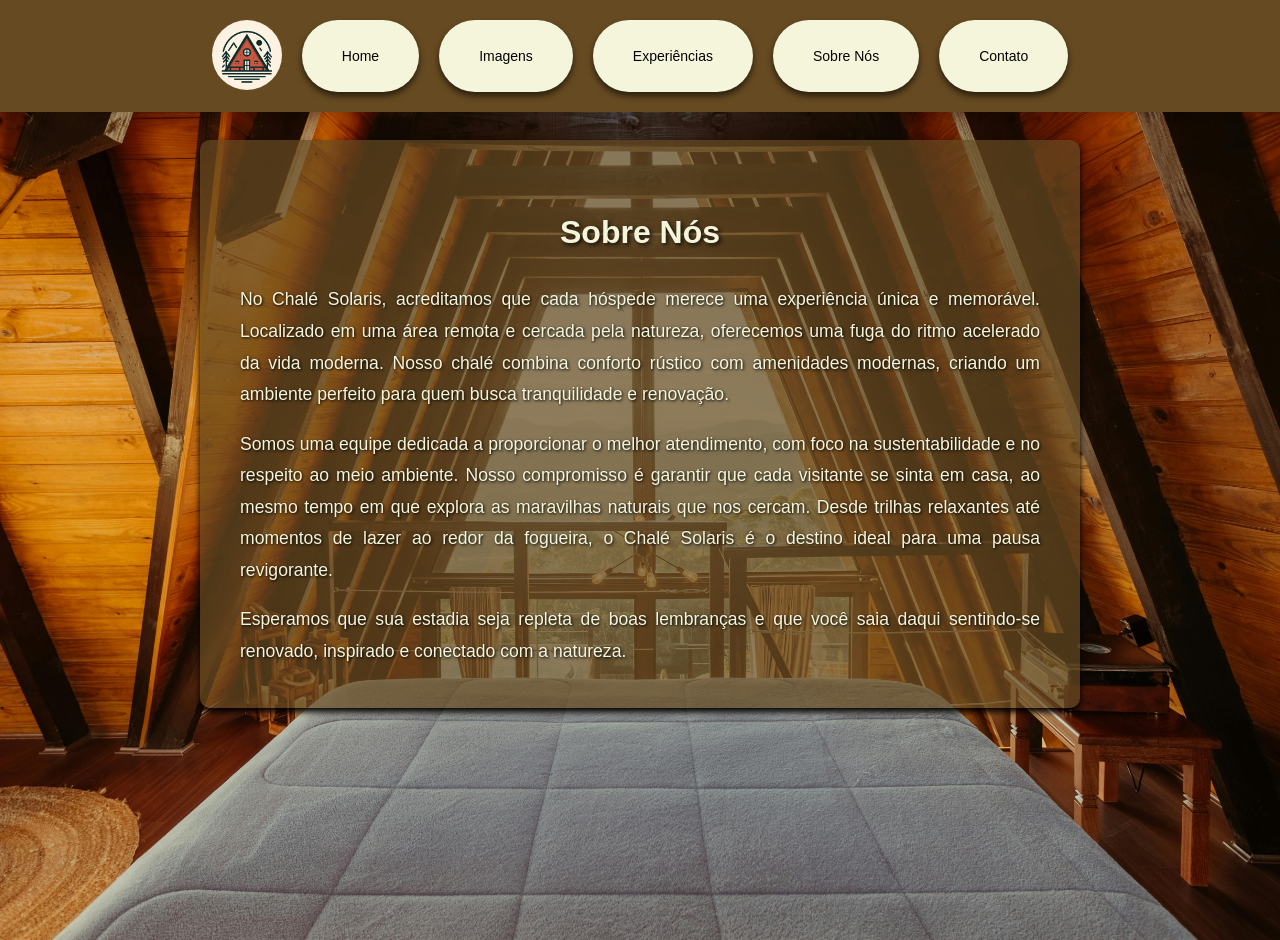
==== about.html @ 9b3072f8 "about pronto" ====
<!DOCTYPE html>
<html lang="pt-br">
<head>
    <meta charset="UTF-8">
    <meta name="viewport" content="width=device-width, initial-scale=1.0">
    <title>Hotel Reservation System</title>
    <style>
        body {
            font-family: 'Roboto', sans-serif;
            line-height: 1.6;
            color: #F5F5DC;
            margin: 0;
            padding: 0;
            background: url('img/num1.jpg') no-repeat center center;
            background-size: cover;
            display: flex;
            flex-direction: column;
            justify-content: flex-start;
            align-items: center;
            min-height: 100vh;
            padding: 20px;
        }

        .navbar {
            width: 100%;
            background-color: rgb(102, 74, 33);
            box-shadow: 0 4px 6px rgba(0, 0, 0, 0.1);
            display: flex;
            justify-content: center;
            align-items: center;
            padding: 20px 20px;
            margin: 0;
            position: fixed;
            top: 0;
            z-index: 1000;
            gap: 20px;
        }

        .logo {
            width: 70px;
            height: 70px;
            border-radius: 50%;
            object-fit: cover;
        }

        .navbar a {
            font-family: 'Roboto', sans-serif;
            font-size: 14px;
            color: #040404;
            background-color: #F5F5DC;
            box-shadow: 0 4px 6px rgba(0, 0, 0, 0.6);
            margin: 0;
            padding: 0;
            text-decoration: none;
            padding: 25px 40px;
            border-radius: 60px;
            justify-content: center;
            align-items: center;
        }

        .navbar a:hover {
            color: #F5F5DC;
            background-color: rgb(102, 74, 33);
            padding: 25px 40px;
            border-radius: 60px;
        }

        .menu-left {
            display: flex;
            justify-content: center;
            gap: 20px;
        }

        h1 {
            font-size: 2.5rem;
            margin-top: 0;
            text-shadow: 2px 2px 4px rgba(0, 0, 0, 90);
        }

        p {
            font-size: 1.2rem;
            margin-bottom: 40px;
            text-shadow: 1px 1px 3px rgba(0, 0, 0, 90);
        }

        a {
            font-size: 1.1rem;
            text-decoration: none;
            color: #000000;
            background-color: rgba(245, 245, 220);
            padding: 15px 20px;
            border-radius: 30px;
            box-shadow: 0 4px 6px rgba(0, 0, 0, 1);
            transition: background-color 0.3s ease, box-shadow 0.3s ease;
        }

        .about-section {
            background-color: rgba(102, 74, 33, 0.7);
            padding: 40px;
            box-shadow: 0 4px 6px rgba(0, 0, 0, 1);
            border-radius: 10px;
            margin-top: 120px;
            max-width: 800px;
            text-align: justify;
        }

        .about-section h2 {
            font-size: 2rem;
            text-shadow: 2px 2px 4px rgba(0, 0, 0, 0.8);
            text-align: center;
        }

        .about-section p {
            font-size: 1.1rem;
            margin-bottom: 0px;
            line-height: 1.8;
        }

        @media (max-width: 768px) {
            h1 {
                font-size: 2rem;
            }

            p {
                font-size: 1rem;
            }

            a {
                font-size: 1rem;
                padding: 10px 20px;
            }

            .cards {
                flex-direction: column;
                align-items: center;
            }
        }
    </style>
</head>
<body>
    <!-- Menu de navegação -->
    <div class="navbar">
        <div class="menu-left">
            <img src="img/logo.jpeg" alt="Logo" class="logo">
            <a href="index.html">Home</a>
            <a href="image.html">Imagens</a>
            <a href="experience.html">Experiências</a>
            <a href="about.html">Sobre Nós</a>
            <a href="#contato">Contato</a>
        </div>
    </div>

    <!-- Seção Sobre Nós -->
    <div id="sobre-nos" class="about-section">
        <h2>Sobre Nós</h2>
        <p>
            No Chalé Solaris, acreditamos que cada hóspede merece uma experiência única e memorável. Localizado em uma área remota e cercada pela natureza, oferecemos uma fuga do ritmo acelerado da vida moderna. Nosso chalé combina conforto rústico com amenidades modernas, criando um ambiente perfeito para quem busca tranquilidade e renovação.
        </p>
        <p>
            Somos uma equipe dedicada a proporcionar o melhor atendimento, com foco na sustentabilidade e no respeito ao meio ambiente. Nosso compromisso é garantir que cada visitante se sinta em casa, ao mesmo tempo em que explora as maravilhas naturais que nos cercam. Desde trilhas relaxantes até momentos de lazer ao redor da fogueira, o Chalé Solaris é o destino ideal para uma pausa revigorante.
        </p>
        <p>
            Esperamos que sua estadia seja repleta de boas lembranças e que você saia daqui sentindo-se renovado, inspirado e conectado com a natureza.
        </p>
    </div>
</body>
</html>
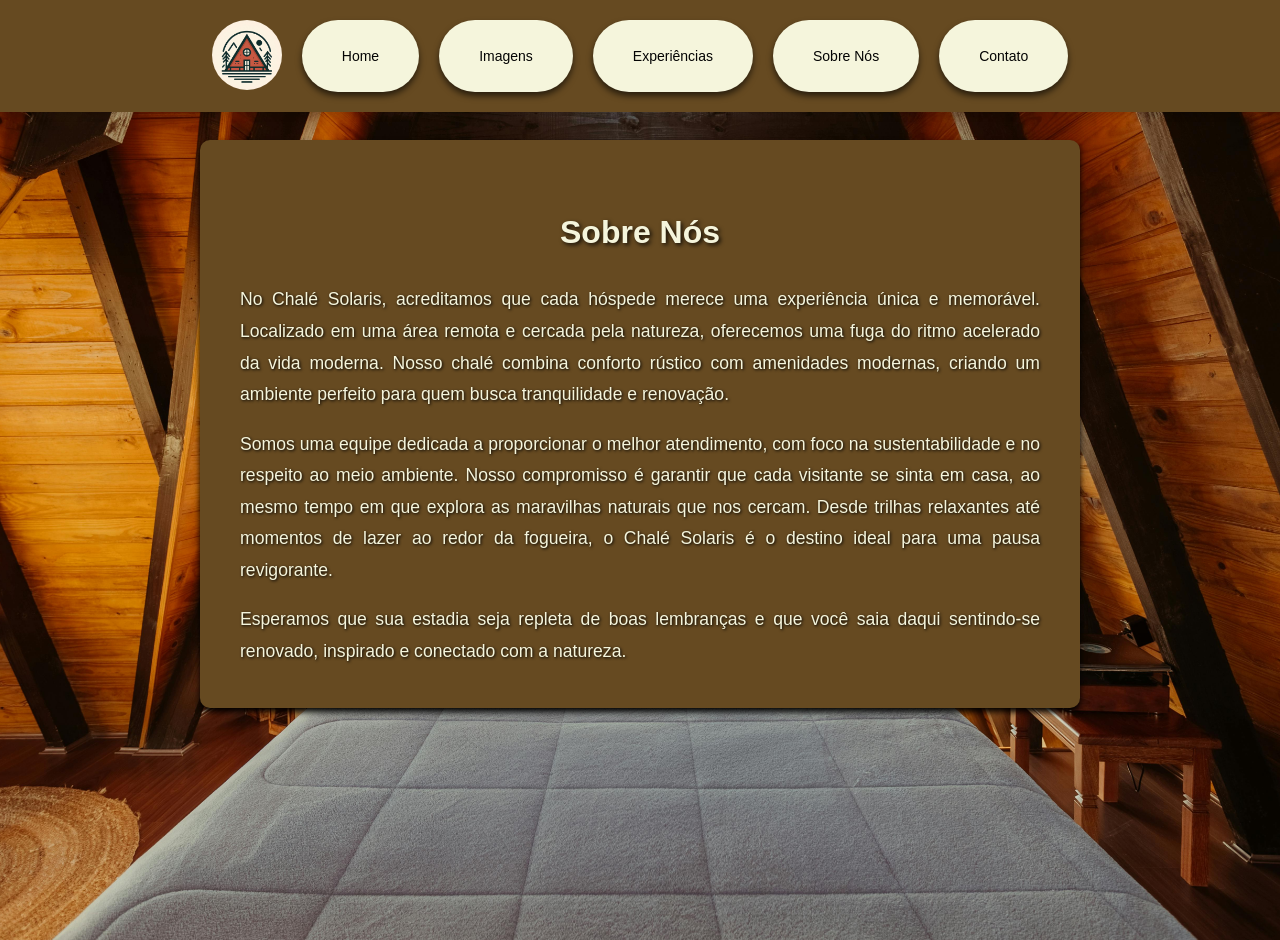
==== commit f947aadc: "Site Pronto" ====
--- a/about.html
+++ b/about.html
@@ -3,7 +3,7 @@
 <head>
     <meta charset="UTF-8">
     <meta name="viewport" content="width=device-width, initial-scale=1.0">
-    <title>Hotel Reservation System</title>
+    <title>Sobre - Chalé Solaris</title>
     <style>
         body {
             font-family: 'Roboto', sans-serif;
@@ -95,7 +95,7 @@
         }
 
         .about-section {
-            background-color: rgba(102, 74, 33, 0.7);
+            background-color: rgba(102, 74, 33);
             padding: 40px;
             box-shadow: 0 4px 6px rgba(0, 0, 0, 1);
             border-radius: 10px;
@@ -146,7 +146,7 @@
             <a href="image.html">Imagens</a>
             <a href="experience.html">Experiências</a>
             <a href="about.html">Sobre Nós</a>
-            <a href="#contato">Contato</a>
+            <a href="contact.html">Contato</a>
         </div>
     </div>
 
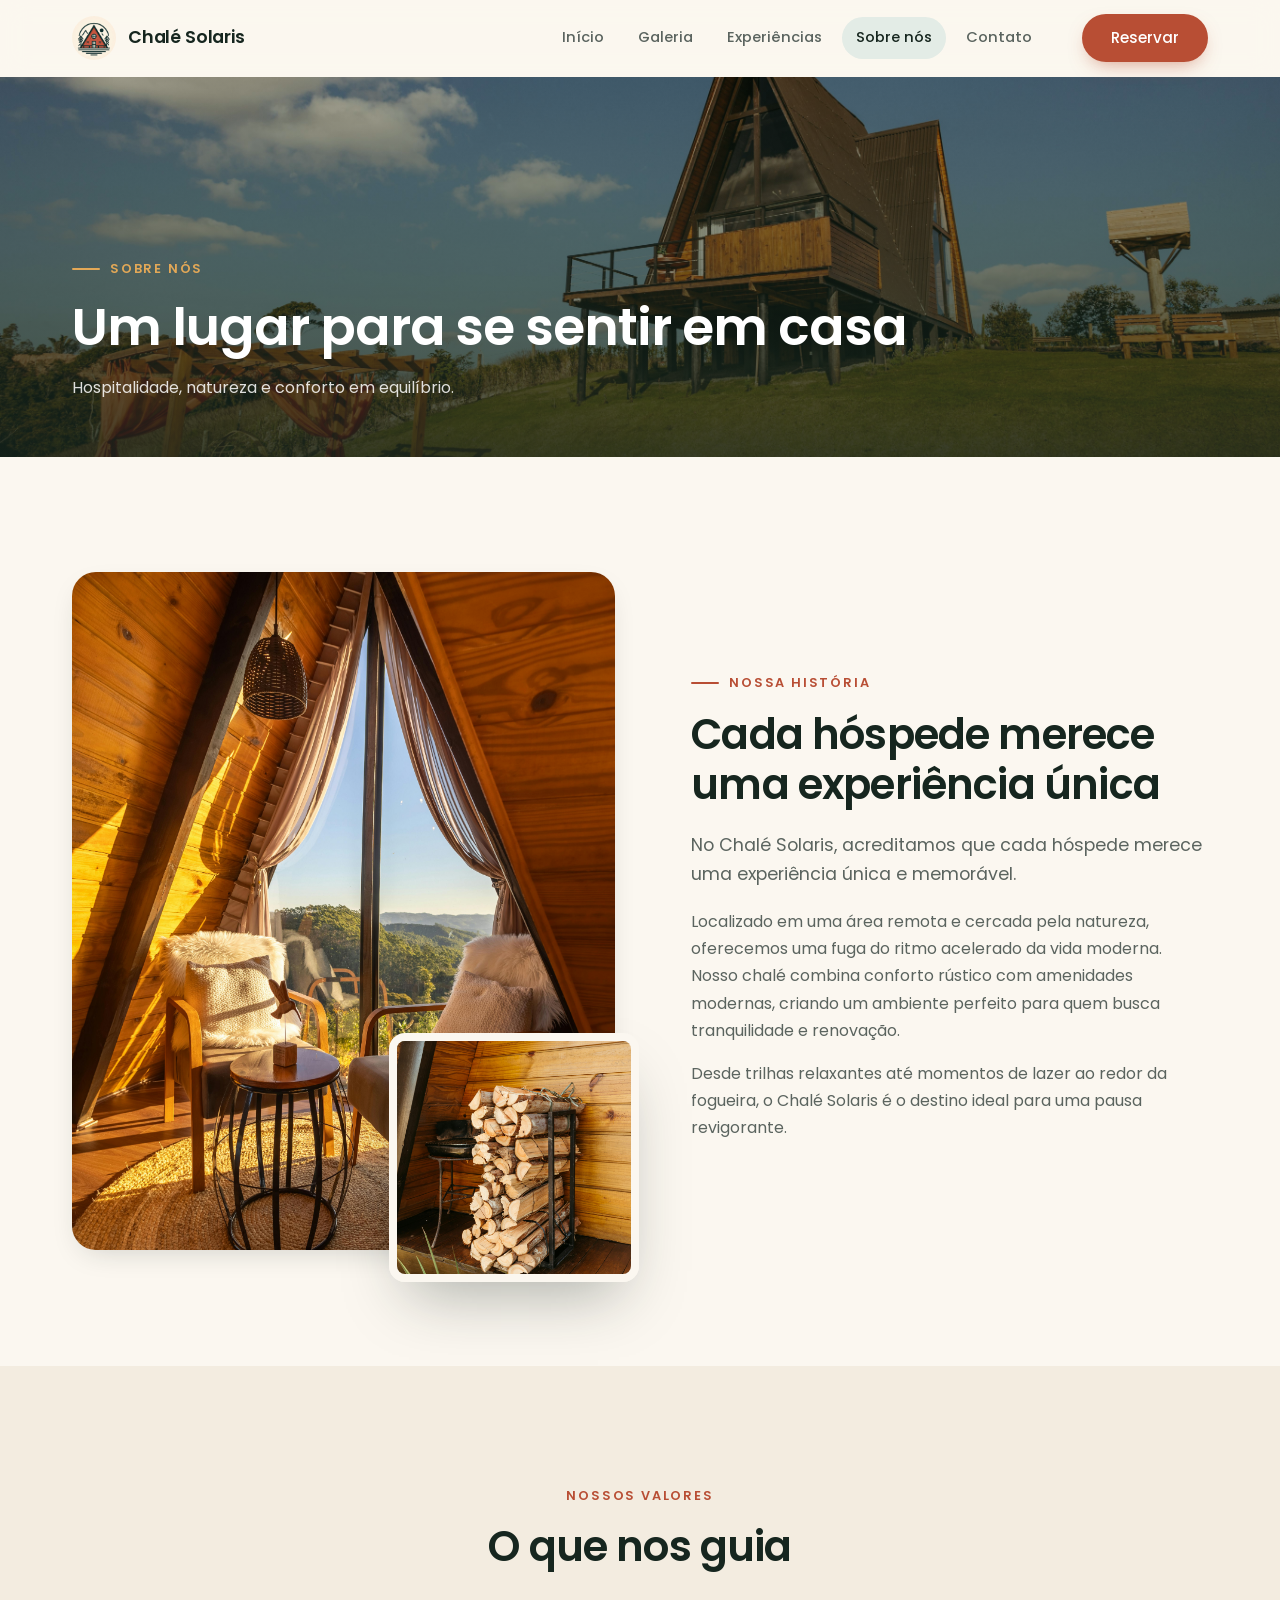
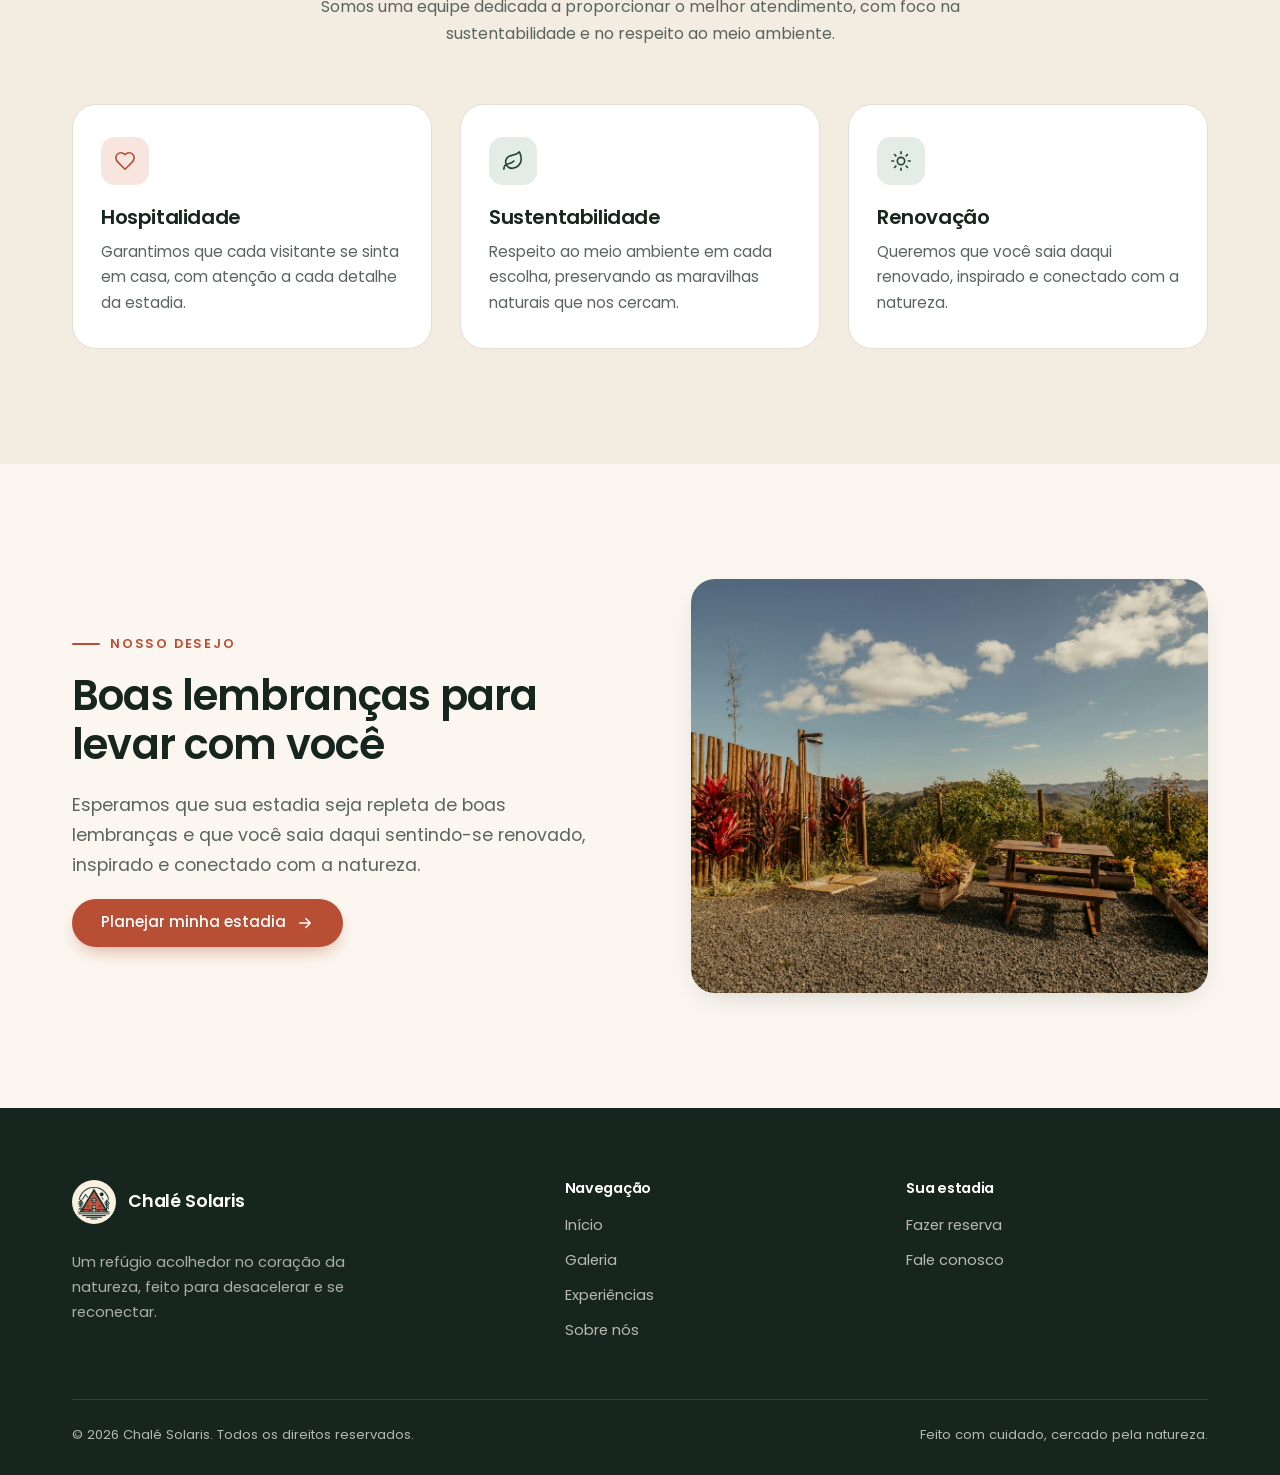
==== commit 26c423dd: "Versão local" ====
--- a/about.html
+++ b/about.html
@@ -1,167 +1,146 @@
 <!DOCTYPE html>
-<html lang="pt-br">
+<html lang="pt-BR" class="no-js">
 <head>
     <meta charset="UTF-8">
     <meta name="viewport" content="width=device-width, initial-scale=1.0">
-    <title>Sobre - Chalé Solaris</title>
-    <style>
-        body {
-            font-family: 'Roboto', sans-serif;
-            line-height: 1.6;
-            color: #F5F5DC;
-            margin: 0;
-            padding: 0;
-            background: url('img/num1.jpg') no-repeat center center;
-            background-size: cover;
-            display: flex;
-            flex-direction: column;
-            justify-content: flex-start;
-            align-items: center;
-            min-height: 100vh;
-            padding: 20px;
-        }
-
-        .navbar {
-            width: 100%;
-            background-color: rgb(102, 74, 33);
-            box-shadow: 0 4px 6px rgba(0, 0, 0, 0.1);
-            display: flex;
-            justify-content: center;
-            align-items: center;
-            padding: 20px 20px;
-            margin: 0;
-            position: fixed;
-            top: 0;
-            z-index: 1000;
-            gap: 20px;
-        }
-
-        .logo {
-            width: 70px;
-            height: 70px;
-            border-radius: 50%;
-            object-fit: cover;
-        }
-
-        .navbar a {
-            font-family: 'Roboto', sans-serif;
-            font-size: 14px;
-            color: #040404;
-            background-color: #F5F5DC;
-            box-shadow: 0 4px 6px rgba(0, 0, 0, 0.6);
-            margin: 0;
-            padding: 0;
-            text-decoration: none;
-            padding: 25px 40px;
-            border-radius: 60px;
-            justify-content: center;
-            align-items: center;
-        }
-
-        .navbar a:hover {
-            color: #F5F5DC;
-            background-color: rgb(102, 74, 33);
-            padding: 25px 40px;
-            border-radius: 60px;
-        }
-
-        .menu-left {
-            display: flex;
-            justify-content: center;
-            gap: 20px;
-        }
-
-        h1 {
-            font-size: 2.5rem;
-            margin-top: 0;
-            text-shadow: 2px 2px 4px rgba(0, 0, 0, 90);
-        }
-
-        p {
-            font-size: 1.2rem;
-            margin-bottom: 40px;
-            text-shadow: 1px 1px 3px rgba(0, 0, 0, 90);
-        }
-
-        a {
-            font-size: 1.1rem;
-            text-decoration: none;
-            color: #000000;
-            background-color: rgba(245, 245, 220);
-            padding: 15px 20px;
-            border-radius: 30px;
-            box-shadow: 0 4px 6px rgba(0, 0, 0, 1);
-            transition: background-color 0.3s ease, box-shadow 0.3s ease;
-        }
-
-        .about-section {
-            background-color: rgba(102, 74, 33);
-            padding: 40px;
-            box-shadow: 0 4px 6px rgba(0, 0, 0, 1);
-            border-radius: 10px;
-            margin-top: 120px;
-            max-width: 800px;
-            text-align: justify;
-        }
-
-        .about-section h2 {
-            font-size: 2rem;
-            text-shadow: 2px 2px 4px rgba(0, 0, 0, 0.8);
-            text-align: center;
-        }
-
-        .about-section p {
-            font-size: 1.1rem;
-            margin-bottom: 0px;
-            line-height: 1.8;
-        }
-
-        @media (max-width: 768px) {
-            h1 {
-                font-size: 2rem;
-            }
-
-            p {
-                font-size: 1rem;
-            }
-
-            a {
-                font-size: 1rem;
-                padding: 10px 20px;
-            }
-
-            .cards {
-                flex-direction: column;
-                align-items: center;
-            }
-        }
-    </style>
+    <title>Sobre nós — Chalé Solaris</title>
+    <meta name="description" content="Conheça o Chalé Solaris: hospitalidade, sustentabilidade e respeito à natureza em um refúgio rústico e confortável.">
+    <meta name="theme-color" content="#24443A">
+    <link rel="icon" href="img/logo.jpeg">
+    <link rel="preconnect" href="https://fonts.googleapis.com">
+    <link rel="preconnect" href="https://fonts.gstatic.com" crossorigin>
+    <link href="https://fonts.googleapis.com/css2?family=Poppins:wght@300;400;500;600;700&display=swap" rel="stylesheet">
+    <link rel="stylesheet" href="css/style.css">
+    <script src="js/main.js" defer></script>
 </head>
 <body>
-    <!-- Menu de navegação -->
-    <div class="navbar">
-        <div class="menu-left">
-            <img src="img/logo.jpeg" alt="Logo" class="logo">
-            <a href="index.html">Home</a>
-            <a href="image.html">Imagens</a>
-            <a href="experience.html">Experiências</a>
-            <a href="about.html">Sobre Nós</a>
-            <a href="contact.html">Contato</a>
+    <a class="skip-link" href="#main">Pular para o conteúdo</a>
+
+    <header class="site-header">
+        <div class="container header-inner">
+            <a href="index.html" class="brand" aria-label="Chalé Solaris — início">
+                <img src="img/logo.jpeg" alt="" width="44" height="44">
+                <span>Chalé Solaris</span>
+            </a>
+            <button class="nav-toggle" type="button" aria-expanded="false" aria-controls="site-nav" aria-label="Abrir menu">
+                <svg viewBox="0 0 24 24" fill="none" stroke="currentColor" stroke-width="2" stroke-linecap="round" aria-hidden="true"><path d="M4 7h16M4 12h16M4 17h16"/></svg>
+            </button>
+            <nav id="site-nav" class="nav" aria-label="Navegação principal">
+                <ul class="nav-list">
+                    <li><a href="index.html">Início</a></li>
+                    <li><a href="image.html">Galeria</a></li>
+                    <li><a href="experience.html">Experiências</a></li>
+                    <li><a href="about.html" aria-current="page">Sobre nós</a></li>
+                    <li><a href="contact.html">Contato</a></li>
+                </ul>
+                <a href="reservation.html" class="btn btn--primary">Reservar</a>
+            </nav>
         </div>
-    </div>
+    </header>
 
-    <!-- Seção Sobre Nós -->
-    <div id="sobre-nos" class="about-section">
-        <h2>Sobre Nós</h2>
-        <p>
-            No Chalé Solaris, acreditamos que cada hóspede merece uma experiência única e memorável. Localizado em uma área remota e cercada pela natureza, oferecemos uma fuga do ritmo acelerado da vida moderna. Nosso chalé combina conforto rústico com amenidades modernas, criando um ambiente perfeito para quem busca tranquilidade e renovação.
-        </p>
-        <p>
-            Somos uma equipe dedicada a proporcionar o melhor atendimento, com foco na sustentabilidade e no respeito ao meio ambiente. Nosso compromisso é garantir que cada visitante se sinta em casa, ao mesmo tempo em que explora as maravilhas naturais que nos cercam. Desde trilhas relaxantes até momentos de lazer ao redor da fogueira, o Chalé Solaris é o destino ideal para uma pausa revigorante.
-        </p>
-        <p>
-            Esperamos que sua estadia seja repleta de boas lembranças e que você saia daqui sentindo-se renovado, inspirado e conectado com a natureza.
-        </p>
-    </div>
+    <main id="main">
+        <section class="page-hero">
+            <div class="hero-media"><img src="img/num10.jpg" alt="Chalé em formato A sobre o gramado, com pergolado ao lado" fetchpriority="high"></div>
+            <div class="container">
+                <span class="eyebrow">Sobre nós</span>
+                <h1>Um lugar para se sentir em casa</h1>
+                <p>Hospitalidade, natureza e conforto em equilíbrio.</p>
+            </div>
+        </section>
+
+        <section class="section">
+            <div class="container split">
+                <div class="split-media reveal">
+                    <img src="img/num2.jpg" alt="Poltronas junto à janela triangular com vista para a mata" loading="lazy" decoding="async">
+                    <img class="float-img" src="img/num4.jpg" alt="Lenha empilhada no deck" loading="lazy" decoding="async">
+                </div>
+                <div class="reveal">
+                    <span class="eyebrow">Nossa história</span>
+                    <h2>Cada hóspede merece uma experiência única</h2>
+                    <p class="lead">No Chalé Solaris, acreditamos que cada hóspede merece uma experiência única e memorável.</p>
+                    <p>Localizado em uma área remota e cercada pela natureza, oferecemos uma fuga do ritmo acelerado da vida moderna. Nosso chalé combina conforto rústico com amenidades modernas, criando um ambiente perfeito para quem busca tranquilidade e renovação.</p>
+                    <p>Desde trilhas relaxantes até momentos de lazer ao redor da fogueira, o Chalé Solaris é o destino ideal para uma pausa revigorante.</p>
+                </div>
+            </div>
+        </section>
+
+        <section class="section section--sand">
+            <div class="container">
+                <div class="section-head section-head--center reveal">
+                    <span class="eyebrow">Nossos valores</span>
+                    <h2>O que nos guia</h2>
+                    <p>Somos uma equipe dedicada a proporcionar o melhor atendimento, com foco na sustentabilidade e no respeito ao meio ambiente.</p>
+                </div>
+                <div class="card-grid">
+                    <div class="value-card reveal">
+                        <span class="icon-badge icon-badge--warm"><svg viewBox="0 0 24 24" fill="none" stroke="currentColor" stroke-width="1.8" stroke-linecap="round" stroke-linejoin="round" aria-hidden="true"><path d="M19 14c1.49-1.46 3-3.21 3-5.5A5.5 5.5 0 0 0 16.5 3c-1.76 0-3 .5-4.5 2-1.5-1.5-2.74-2-4.5-2A5.5 5.5 0 0 0 2 8.5c0 2.3 1.5 4.05 3 5.5l7 7Z"/></svg></span>
+                        <h3>Hospitalidade</h3>
+                        <p>Garantimos que cada visitante se sinta em casa, com atenção a cada detalhe da estadia.</p>
+                    </div>
+                    <div class="value-card reveal">
+                        <span class="icon-badge"><svg viewBox="0 0 24 24" fill="none" stroke="currentColor" stroke-width="1.8" stroke-linecap="round" stroke-linejoin="round" aria-hidden="true"><path d="M11 20A7 7 0 0 1 9.8 6.1C15.5 5 17 4.48 19 2c1 2 2 4.18 2 8 0 5.5-4.78 10-10 10Z"/><path d="M2 21c0-3 1.85-5.36 5.08-6C9.5 14.52 12 13 13 12"/></svg></span>
+                        <h3>Sustentabilidade</h3>
+                        <p>Respeito ao meio ambiente em cada escolha, preservando as maravilhas naturais que nos cercam.</p>
+                    </div>
+                    <div class="value-card reveal">
+                        <span class="icon-badge"><svg viewBox="0 0 24 24" fill="none" stroke="currentColor" stroke-width="1.8" stroke-linecap="round" stroke-linejoin="round" aria-hidden="true"><circle cx="12" cy="12" r="4"/><path d="M12 2v2M12 20v2M4.93 4.93l1.41 1.41M17.66 17.66l1.41 1.41M2 12h2M20 12h2M6.34 17.66l-1.41 1.41M19.07 4.93l-1.41 1.41"/></svg></span>
+                        <h3>Renovação</h3>
+                        <p>Queremos que você saia daqui renovado, inspirado e conectado com a natureza.</p>
+                    </div>
+                </div>
+            </div>
+        </section>
+
+        <section class="section">
+            <div class="container split split--reverse">
+                <div class="split-media split-media--wide reveal">
+                    <img src="img/num12.jpg" alt="Área externa com mesa de madeira, plantas e vista para as montanhas" loading="lazy" decoding="async">
+                </div>
+                <div class="reveal">
+                    <span class="eyebrow">Nosso desejo</span>
+                    <h2>Boas lembranças para levar com você</h2>
+                    <p class="lead">Esperamos que sua estadia seja repleta de boas lembranças e que você saia daqui sentindo-se renovado, inspirado e conectado com a natureza.</p>
+                    <a href="reservation.html" class="btn btn--primary">
+                        Planejar minha estadia
+                        <svg viewBox="0 0 24 24" fill="none" stroke="currentColor" stroke-width="2" stroke-linecap="round" stroke-linejoin="round" aria-hidden="true"><path d="M5 12h14M13 6l6 6-6 6"/></svg>
+                    </a>
+                </div>
+            </div>
+        </section>
+    </main>
+
+    <footer class="site-footer">
+        <div class="container">
+            <div class="footer-grid">
+                <div>
+                    <a href="index.html" class="brand">
+                        <img src="img/logo.jpeg" alt="" width="44" height="44" loading="lazy">
+                        <span>Chalé Solaris</span>
+                    </a>
+                    <p>Um refúgio acolhedor no coração da natureza, feito para desacelerar e se reconectar.</p>
+                </div>
+                <div>
+                    <h4>Navegação</h4>
+                    <ul class="footer-links">
+                        <li><a href="index.html">Início</a></li>
+                        <li><a href="image.html">Galeria</a></li>
+                        <li><a href="experience.html">Experiências</a></li>
+                        <li><a href="about.html">Sobre nós</a></li>
+                    </ul>
+                </div>
+                <div>
+                    <h4>Sua estadia</h4>
+                    <ul class="footer-links">
+                        <li><a href="reservation.html">Fazer reserva</a></li>
+                        <li><a href="contact.html">Fale conosco</a></li>
+                    </ul>
+                </div>
+            </div>
+            <div class="footer-bottom">
+                <span>© <span data-year>2026</span> Chalé Solaris. Todos os direitos reservados.</span>
+                <span>Feito com cuidado, cercado pela natureza.</span>
+            </div>
+        </div>
+    </footer>
 </body>
 </html>
--- a/css/style.css
+++ b/css/style.css
@@ -0,0 +1,797 @@
+/* ==========================================================================
+   Chalé Solaris — Design System
+   --------------------------------------------------------------------------
+   Paleta derivada do logotipo e aplicada com base na psicologia das cores:
+   - Verde floresta  → natureza, calma, segurança e confiança (marca/estrutura)
+   - Terracota       → calor, acolhimento e energia para agir (CTAs/destaques)
+   - Creme / areia   → leveza, limpeza e conforto (fundos)
+   - Âmbar suave     → luz do sol, otimismo — referência ao nome "Solaris"
+   Regra 60-30-10: 60% neutros claros, 30% verde, 10% terracota.
+   ========================================================================== */
+
+:root {
+    /* Marca */
+    --green-900: #16261F;
+    --green-800: #1D3329;
+    --green-700: #24443A;
+    --green-600: #2F5A4C;
+    --green-100: #E3ECE6;
+    --terra-600: #B84E34;
+    --terra-700: #9C3F28;
+    --terra-100: #F8E6DE;
+    --amber: #E3A857;
+
+    /* Neutros */
+    --cream: #FBF7F0;
+    --sand: #F3ECE0;
+    --white: #FFFFFF;
+    --ink: #1F2723;
+    --muted: #5B645F;
+    --line: #E6DFD3;
+
+    /* Tipografia */
+    --font: 'Poppins', system-ui, -apple-system, 'Segoe UI', sans-serif;
+
+    /* Espaçamento, raio e sombra */
+    --container: 1200px;
+    --gutter: clamp(16px, 4vw, 32px);
+    --section: clamp(64px, 9vw, 120px);
+    --radius-sm: 10px;
+    --radius: 16px;
+    --radius-lg: 24px;
+    --shadow-sm: 0 1px 2px rgba(22, 38, 31, .06), 0 2px 8px rgba(22, 38, 31, .05);
+    --shadow: 0 10px 30px -12px rgba(22, 38, 31, .22);
+    --shadow-lg: 0 30px 60px -20px rgba(22, 38, 31, .35);
+    --ease: cubic-bezier(.22, .61, .36, 1);
+    --header-h: 76px;
+}
+
+/* ---------- Base ---------- */
+*, *::before, *::after { box-sizing: border-box; }
+
+html { scroll-behavior: smooth; -webkit-text-size-adjust: 100%; }
+
+body {
+    margin: 0;
+    font-family: var(--font);
+    font-size: 16px;
+    line-height: 1.7;
+    color: var(--ink);
+    background: var(--cream);
+    -webkit-font-smoothing: antialiased;
+}
+
+img { max-width: 100%; display: block; }
+
+a { color: inherit; text-decoration: none; }
+
+h1, h2, h3, h4 {
+    margin: 0 0 .5em;
+    line-height: 1.2;
+    font-weight: 600;
+    color: var(--green-900);
+    letter-spacing: -.02em;
+}
+
+h1 { font-size: clamp(2.25rem, 5.5vw, 4rem); }
+h2 { font-size: clamp(1.75rem, 3.6vw, 2.6rem); }
+h3 { font-size: 1.25rem; }
+
+p { margin: 0 0 1em; color: var(--muted); }
+
+::selection { background: var(--terra-100); color: var(--terra-700); }
+
+:focus-visible {
+    outline: 3px solid var(--amber);
+    outline-offset: 3px;
+    border-radius: 6px;
+}
+
+.container {
+    width: 100%;
+    max-width: var(--container);
+    margin: 0 auto;
+    padding: 0 var(--gutter);
+}
+
+.section { padding: var(--section) 0; }
+.section--sand { background: var(--sand); }
+.section--green { background: var(--green-800); color: var(--cream); }
+.section--green h2, .section--green h3 { color: var(--white); }
+.section--green p { color: rgba(251, 247, 240, .78); }
+
+.eyebrow {
+    display: inline-flex;
+    align-items: center;
+    gap: 10px;
+    font-size: .8rem;
+    font-weight: 600;
+    letter-spacing: .14em;
+    text-transform: uppercase;
+    color: var(--terra-600);
+    margin-bottom: 16px;
+}
+
+.eyebrow::before {
+    content: "";
+    width: 28px;
+    height: 2px;
+    background: currentColor;
+    border-radius: 2px;
+}
+
+.section-head { max-width: 640px; margin-bottom: clamp(36px, 5vw, 56px); }
+.section-head--center { text-align: center; margin-left: auto; margin-right: auto; }
+.section-head--center .eyebrow::before { display: none; }
+.lead { font-size: 1.1rem; }
+
+.skip-link {
+    position: absolute;
+    left: 16px;
+    top: -60px;
+    z-index: 2000;
+    padding: 10px 16px;
+    background: var(--green-700);
+    color: var(--white);
+    border-radius: var(--radius-sm);
+}
+.skip-link:focus { top: 16px; }
+
+/* ---------- Botões ---------- */
+.btn {
+    display: inline-flex;
+    align-items: center;
+    justify-content: center;
+    gap: 10px;
+    min-height: 48px;
+    padding: 12px 28px;
+    font-family: inherit;
+    font-size: .95rem;
+    font-weight: 500;
+    line-height: 1.2;
+    border: 1.5px solid transparent;
+    border-radius: 999px;
+    cursor: pointer;
+    transition: background-color .25s var(--ease), color .25s var(--ease),
+                border-color .25s var(--ease), transform .25s var(--ease), box-shadow .25s var(--ease);
+}
+
+.btn svg { width: 18px; height: 18px; transition: transform .25s var(--ease); }
+.btn:hover svg { transform: translateX(3px); }
+
+/* Terracota: cor quente que chama para a ação principal */
+.btn--primary { background: var(--terra-600); color: var(--white); box-shadow: 0 8px 20px -8px rgba(184, 78, 52, .6); }
+.btn--primary:hover { background: var(--terra-700); transform: translateY(-2px); }
+
+.btn--dark { background: var(--green-700); color: var(--white); }
+.btn--dark:hover { background: var(--green-800); transform: translateY(-2px); }
+
+.btn--ghost { border-color: rgba(255, 255, 255, .6); color: var(--white); }
+.btn--ghost:hover { background: var(--white); color: var(--green-900); }
+
+.btn--outline { border-color: var(--green-700); color: var(--green-700); }
+.btn--outline:hover { background: var(--green-700); color: var(--white); }
+
+.btn--block { width: 100%; }
+
+.link-arrow {
+    display: inline-flex;
+    align-items: center;
+    gap: 8px;
+    font-weight: 500;
+    color: var(--green-700);
+    border-bottom: 1.5px solid transparent;
+    transition: border-color .2s, gap .2s;
+}
+.link-arrow:hover { border-color: currentColor; gap: 12px; }
+
+/* ---------- Header ---------- */
+.site-header {
+    position: sticky;
+    top: 0;
+    z-index: 1000;
+    background: rgba(251, 247, 240, .88);
+    backdrop-filter: saturate(160%) blur(14px);
+    -webkit-backdrop-filter: saturate(160%) blur(14px);
+    border-bottom: 1px solid transparent;
+    transition: border-color .3s, box-shadow .3s;
+}
+
+.site-header.is-scrolled { border-color: var(--line); box-shadow: var(--shadow-sm); }
+
+.header-inner {
+    display: flex;
+    align-items: center;
+    justify-content: space-between;
+    gap: 24px;
+    height: var(--header-h);
+}
+
+.brand { display: inline-flex; align-items: center; gap: 12px; }
+.brand img { width: 44px; height: 44px; border-radius: 50%; object-fit: cover; }
+.brand span { font-weight: 600; font-size: 1.1rem; color: var(--green-900); letter-spacing: -.01em; }
+
+.nav { display: flex; align-items: center; gap: 36px; }
+
+.nav-list {
+    display: flex;
+    align-items: center;
+    gap: 6px;
+    list-style: none;
+    margin: 0;
+    padding: 0;
+}
+
+.nav-list a {
+    position: relative;
+    display: block;
+    padding: 8px 14px;
+    font-size: .92rem;
+    font-weight: 500;
+    color: var(--muted);
+    border-radius: 999px;
+    transition: color .2s, background-color .2s;
+}
+
+.nav-list a:hover { color: var(--green-900); background: var(--green-100); }
+.nav-list a[aria-current="page"] { color: var(--green-900); background: var(--green-100); }
+
+.nav-toggle {
+    display: none;
+    width: 44px;
+    height: 44px;
+    padding: 0;
+    border: 0;
+    border-radius: 50%;
+    background: transparent;
+    color: var(--green-900);
+    cursor: pointer;
+}
+.nav-toggle svg { width: 26px; height: 26px; margin: auto; }
+
+@media (max-width: 920px) {
+    .nav-toggle { display: grid; place-items: center; }
+
+    .nav {
+        position: fixed;
+        inset: var(--header-h) 0 auto 0;
+        flex-direction: column;
+        align-items: stretch;
+        gap: 16px;
+        padding: 20px var(--gutter) 28px;
+        background: var(--cream);
+        border-bottom: 1px solid var(--line);
+        box-shadow: var(--shadow);
+        opacity: 0;
+        visibility: hidden;
+        transform: translateY(-10px);
+        transition: opacity .25s var(--ease), transform .25s var(--ease), visibility .25s;
+    }
+
+    .nav.is-open { opacity: 1; visibility: visible; transform: none; }
+    .nav-list { flex-direction: column; align-items: stretch; gap: 4px; }
+    .nav-list a { padding: 12px 16px; font-size: 1rem; border-radius: var(--radius-sm); }
+}
+
+/* ---------- Hero ---------- */
+.hero {
+    position: relative;
+    height: calc(100vh - var(--header-h));
+    height: calc(100svh - var(--header-h));
+    min-height: 560px;
+    max-height: 880px;
+    display: flex;
+    align-items: flex-end;
+    color: var(--white);
+    overflow: hidden;
+}
+
+.hero-media { position: absolute; inset: 0; }
+.hero-media img { width: 100%; height: 100%; object-fit: cover; animation: heroZoom 18s var(--ease) both; }
+
+.hero::after {
+    content: "";
+    position: absolute;
+    inset: 0;
+    background:
+        linear-gradient(180deg, rgba(22, 38, 31, .15) 0%, rgba(22, 38, 31, .25) 40%, rgba(22, 38, 31, .85) 100%),
+        linear-gradient(90deg, rgba(22, 38, 31, .55) 0%, rgba(22, 38, 31, 0) 65%);
+}
+
+.hero-content {
+    position: relative;
+    z-index: 1;
+    padding-top: 80px;
+    padding-bottom: clamp(56px, 10vh, 112px);
+}
+
+.hero h1 { color: var(--white); max-width: 13ch; }
+.hero p { color: rgba(255, 255, 255, .86); font-size: clamp(1rem, 1.6vw, 1.15rem); max-width: 52ch; margin-bottom: 32px; }
+.hero .eyebrow { color: var(--amber); }
+.hero-actions { display: flex; flex-wrap: wrap; gap: 14px; }
+
+@keyframes heroZoom { from { transform: scale(1.08); } to { transform: scale(1); } }
+
+/* Cabeçalho de páginas internas */
+.page-hero {
+    position: relative;
+    min-height: 380px;
+    display: flex;
+    align-items: flex-end;
+    color: var(--white);
+    overflow: hidden;
+}
+.page-hero .hero-media img { animation: none; }
+.page-hero::after {
+    content: "";
+    position: absolute;
+    inset: 0;
+    background: linear-gradient(180deg, rgba(22, 38, 31, .2) 0%, rgba(22, 38, 31, .8) 100%);
+}
+.page-hero .container { position: relative; z-index: 1; padding-top: 64px; padding-bottom: 56px; }
+.page-hero h1 { color: var(--white); font-size: clamp(2rem, 4.5vw, 3.25rem); margin-bottom: .3em; }
+.page-hero p { color: rgba(255, 255, 255, .85); max-width: 56ch; margin: 0; }
+.page-hero .eyebrow { color: var(--amber); }
+
+/* ---------- Faixa de destaques ---------- */
+.highlights {
+    position: relative;
+    z-index: 2;
+    margin-top: -48px;
+}
+
+.highlights-grid {
+    display: grid;
+    grid-template-columns: repeat(4, 1fr);
+    background: var(--white);
+    border-radius: var(--radius-lg);
+    box-shadow: var(--shadow);
+    overflow: hidden;
+}
+
+.highlight {
+    display: flex;
+    align-items: center;
+    gap: 14px;
+    padding: 26px 24px;
+}
+.highlight + .highlight { border-left: 1px solid var(--line); }
+.highlight strong { display: block; font-weight: 600; font-size: .95rem; color: var(--green-900); line-height: 1.3; }
+.highlight span { font-size: .82rem; color: var(--muted); }
+
+.icon-badge {
+    flex: none;
+    display: grid;
+    place-items: center;
+    width: 48px;
+    height: 48px;
+    border-radius: 14px;
+    background: var(--green-100);
+    color: var(--green-700);
+}
+.icon-badge svg { width: 22px; height: 22px; }
+.icon-badge--warm { background: var(--terra-100); color: var(--terra-600); }
+
+@media (max-width: 900px) {
+    .highlights-grid { grid-template-columns: repeat(2, 1fr); }
+    .highlight:nth-child(3) { border-left: 0; }
+    .highlight:nth-child(n+3) { border-top: 1px solid var(--line); }
+}
+@media (max-width: 520px) {
+    .highlights-grid { grid-template-columns: 1fr; }
+    .highlight + .highlight { border-left: 0; border-top: 1px solid var(--line); }
+}
+
+/* ---------- Split (imagem + texto) ---------- */
+.split {
+    display: grid;
+    grid-template-columns: 1.05fr 1fr;
+    gap: clamp(36px, 6vw, 88px);
+    align-items: center;
+}
+.split--reverse .split-media { order: 2; }
+
+.split-media { position: relative; }
+.split-media img {
+    width: 100%;
+    aspect-ratio: 4 / 5;
+    object-fit: cover;
+    border-radius: var(--radius-lg);
+    box-shadow: var(--shadow);
+}
+.split-media--wide img { aspect-ratio: 5 / 4; }
+
+.split-media .float-img {
+    position: absolute;
+    right: -24px;
+    bottom: -32px;
+    width: 46%;
+    aspect-ratio: 1;
+    border: 8px solid var(--cream);
+    border-radius: var(--radius);
+    box-shadow: var(--shadow-lg);
+}
+
+.check-list { list-style: none; margin: 24px 0 32px; padding: 0; display: grid; gap: 14px; }
+.check-list li { display: flex; gap: 12px; align-items: flex-start; color: var(--ink); }
+.check-list svg { flex: none; width: 22px; height: 22px; margin-top: 2px; color: var(--green-600); }
+
+@media (max-width: 860px) {
+    .split { grid-template-columns: 1fr; }
+    .split--reverse .split-media { order: 0; }
+    .split-media img { aspect-ratio: 4 / 3; }
+    .split-media .float-img { display: none; }
+}
+
+/* ---------- Cards ---------- */
+.card-grid { display: grid; grid-template-columns: repeat(3, 1fr); gap: 28px; }
+@media (max-width: 900px) { .card-grid { grid-template-columns: 1fr 1fr; } }
+@media (max-width: 600px) { .card-grid { grid-template-columns: 1fr; } }
+
+.card {
+    display: flex;
+    flex-direction: column;
+    background: var(--white);
+    border-radius: var(--radius-lg);
+    overflow: hidden;
+    box-shadow: var(--shadow-sm);
+    transition: transform .35s var(--ease), box-shadow .35s var(--ease);
+}
+.card:hover { transform: translateY(-6px); box-shadow: var(--shadow); }
+
+.card-media { overflow: hidden; aspect-ratio: 4 / 3; }
+.card-media img { width: 100%; height: 100%; object-fit: cover; transition: transform .7s var(--ease); }
+.card:hover .card-media img { transform: scale(1.06); }
+
+.card-body { padding: 26px 26px 30px; }
+.card-body h3 { margin-bottom: .4em; }
+.card-body p { margin: 0; font-size: .95rem; }
+
+.value-card {
+    padding: 32px 28px;
+    background: var(--white);
+    border: 1px solid var(--line);
+    border-radius: var(--radius-lg);
+}
+.value-card .icon-badge { margin-bottom: 20px; }
+.value-card p { margin: 0; font-size: .95rem; }
+
+/* ---------- Linhas de experiência ---------- */
+.feature-rows { display: grid; gap: clamp(64px, 9vw, 112px); }
+.feature-index {
+    display: block;
+    font-size: .85rem;
+    font-weight: 600;
+    color: var(--terra-600);
+    letter-spacing: .1em;
+    margin-bottom: 12px;
+}
+.tag-list { display: flex; flex-wrap: wrap; gap: 8px; list-style: none; padding: 0; margin: 24px 0 0; }
+.tag-list li {
+    padding: 6px 14px;
+    font-size: .82rem;
+    font-weight: 500;
+    color: var(--green-700);
+    background: var(--green-100);
+    border-radius: 999px;
+}
+
+/* ---------- Galeria ---------- */
+.gallery {
+    columns: 3 280px;
+    column-gap: 18px;
+}
+
+.gallery-item {
+    position: relative;
+    display: block;
+    margin: 0 0 18px;
+    break-inside: avoid;
+    border-radius: var(--radius);
+    overflow: hidden;
+    background: var(--sand);
+    cursor: zoom-in;
+}
+
+.gallery-item img { width: 100%; height: auto; transition: transform .7s var(--ease), filter .4s; }
+.gallery-item::after {
+    content: "";
+    position: absolute;
+    inset: 0;
+    background: linear-gradient(180deg, transparent 55%, rgba(22, 38, 31, .45));
+    opacity: 0;
+    transition: opacity .35s;
+}
+.gallery-item:hover img { transform: scale(1.04); }
+.gallery-item:hover::after { opacity: 1; }
+
+.gallery-preview { display: grid; grid-template-columns: 2fr 1fr 1fr; grid-template-rows: 240px 240px; gap: 16px; }
+.gallery-preview a { border-radius: var(--radius); overflow: hidden; }
+.gallery-preview a:first-child { grid-row: span 2; }
+.gallery-preview img { width: 100%; height: 100%; object-fit: cover; transition: transform .7s var(--ease); }
+.gallery-preview a:hover img { transform: scale(1.05); }
+
+@media (max-width: 760px) {
+    .gallery-preview { grid-template-columns: 1fr 1fr; grid-template-rows: 260px 160px 160px; }
+    .gallery-preview a:first-child { grid-column: span 2; grid-row: auto; }
+}
+
+/* Lightbox */
+.lightbox {
+    position: fixed;
+    inset: 0;
+    z-index: 3000;
+    display: grid;
+    place-items: center;
+    padding: 64px 72px;
+    background: rgba(14, 24, 20, .94);
+    opacity: 0;
+    visibility: hidden;
+    transition: opacity .3s, visibility .3s;
+}
+.lightbox.is-open { opacity: 1; visibility: visible; }
+.lightbox img {
+    max-width: 100%;
+    max-height: calc(100vh - 128px);
+    border-radius: var(--radius-sm);
+    box-shadow: var(--shadow-lg);
+    object-fit: contain;
+}
+.lightbox-btn {
+    position: absolute;
+    display: grid;
+    place-items: center;
+    width: 48px;
+    height: 48px;
+    border: 0;
+    border-radius: 50%;
+    background: rgba(255, 255, 255, .1);
+    color: var(--white);
+    cursor: pointer;
+    transition: background-color .2s;
+}
+.lightbox-btn:hover { background: rgba(255, 255, 255, .22); }
+.lightbox-btn svg { width: 22px; height: 22px; }
+.lightbox-close { top: 16px; right: 16px; }
+.lightbox-prev { left: 16px; top: 50%; transform: translateY(-50%); }
+.lightbox-next { right: 16px; top: 50%; transform: translateY(-50%); }
+.lightbox-count { position: absolute; bottom: 20px; left: 50%; transform: translateX(-50%); color: rgba(255, 255, 255, .7); font-size: .85rem; }
+
+@media (max-width: 600px) {
+    .lightbox { padding: 72px 12px; }
+    .lightbox-prev, .lightbox-next { top: auto; bottom: 12px; transform: none; }
+}
+
+/* ---------- CTA ---------- */
+.cta {
+    position: relative;
+    overflow: hidden;
+    display: grid;
+    grid-template-columns: 1.4fr auto;
+    gap: 32px;
+    align-items: center;
+    padding: clamp(40px, 6vw, 72px);
+    border-radius: var(--radius-lg);
+    background: var(--green-800);
+    color: var(--white);
+}
+.cta::before {
+    content: "";
+    position: absolute;
+    right: -120px;
+    top: -120px;
+    width: 360px;
+    height: 360px;
+    border-radius: 50%;
+    background: radial-gradient(circle, rgba(227, 168, 87, .35), transparent 70%);
+}
+.cta h2 { color: var(--white); margin-bottom: .3em; }
+.cta p { color: rgba(255, 255, 255, .78); margin: 0; max-width: 52ch; }
+.cta > * { position: relative; }
+@media (max-width: 760px) { .cta { grid-template-columns: 1fr; } }
+
+/* ---------- Formulários ---------- */
+.form-card {
+    background: var(--white);
+    border: 1px solid var(--line);
+    border-radius: var(--radius-lg);
+    padding: clamp(24px, 4vw, 40px);
+    box-shadow: var(--shadow-sm);
+}
+
+.form-step + .form-step { margin-top: 36px; padding-top: 36px; border-top: 1px solid var(--line); }
+.form-step-title { float: left; width: 100%; padding: 0; font-weight: 600; color: var(--green-900); display: flex; align-items: center; gap: 12px; margin-bottom: 22px; font-size: 1.1rem; }
+.form-step-title .step-num {
+    display: grid;
+    place-items: center;
+    width: 30px;
+    height: 30px;
+    font-size: .85rem;
+    font-weight: 600;
+    color: var(--white);
+    background: var(--green-700);
+    border-radius: 50%;
+}
+
+fieldset { border: 0; margin: 0; padding: 0; min-width: 0; }
+.form-step > :not(legend) { clear: both; }
+
+.form-grid { display: grid; grid-template-columns: 1fr 1fr; gap: 18px 20px; }
+.form-grid .full { grid-column: 1 / -1; }
+@media (max-width: 600px) { .form-grid { grid-template-columns: 1fr; } }
+
+.field label, .field-label {
+    display: block;
+    margin-bottom: 8px;
+    font-size: .88rem;
+    font-weight: 500;
+    color: var(--ink);
+}
+.field .optional { font-weight: 400; color: var(--muted); }
+
+.input {
+    width: 100%;
+    min-height: 50px;
+    padding: 12px 16px;
+    font-family: inherit;
+    font-size: .95rem;
+    color: var(--ink);
+    background: var(--cream);
+    border: 1.5px solid var(--line);
+    border-radius: var(--radius-sm);
+    transition: border-color .2s, background-color .2s, box-shadow .2s;
+    appearance: none;
+    -webkit-appearance: none;
+}
+.input::placeholder { color: #9AA19C; }
+.input:hover { border-color: #CFC6B6; }
+.input:focus { outline: none; border-color: var(--green-600); background: var(--white); box-shadow: 0 0 0 4px rgba(47, 90, 76, .14); }
+textarea.input { min-height: 130px; resize: vertical; }
+
+select.input {
+    padding-right: 44px;
+    background-image: url("data:image/svg+xml,%3Csvg xmlns='http://www.w3.org/2000/svg' viewBox='0 0 24 24' fill='none' stroke='%235B645F' stroke-width='2' stroke-linecap='round' stroke-linejoin='round'%3E%3Cpath d='m6 9 6 6 6-6'/%3E%3C/svg%3E");
+    background-repeat: no-repeat;
+    background-position: right 14px center;
+    background-size: 18px;
+}
+
+.field-hint { margin: 6px 0 0; font-size: .8rem; color: var(--muted); }
+.field-error { margin: 6px 0 0; font-size: .8rem; color: var(--terra-700); }
+
+/* Opções em cartão (radio/checkbox) */
+.option-grid { display: grid; grid-template-columns: repeat(3, 1fr); gap: 14px; }
+.option-grid--4 { grid-template-columns: repeat(4, 1fr); }
+@media (max-width: 700px) { .option-grid, .option-grid--4 { grid-template-columns: 1fr 1fr; } }
+@media (max-width: 420px) { .option-grid, .option-grid--4 { grid-template-columns: 1fr; } }
+
+.option { position: relative; display: block; cursor: pointer; }
+.option input { position: absolute; opacity: 0; pointer-events: none; }
+.option-box {
+    display: flex;
+    flex-direction: column;
+    gap: 4px;
+    height: 100%;
+    padding: 18px;
+    border: 1.5px solid var(--line);
+    border-radius: var(--radius);
+    background: var(--cream);
+    transition: border-color .2s, background-color .2s, box-shadow .2s;
+}
+.option-box strong { font-weight: 600; font-size: .95rem; color: var(--green-900); }
+.option-box span { font-size: .8rem; color: var(--muted); line-height: 1.5; }
+.option-box svg { width: 22px; height: 22px; color: var(--green-600); margin-bottom: 6px; }
+.option:hover .option-box { border-color: #CFC6B6; }
+.option input:checked + .option-box {
+    border-color: var(--green-600);
+    background: var(--green-100);
+    box-shadow: inset 0 0 0 1px var(--green-600);
+}
+.option input:focus-visible + .option-box { outline: 3px solid var(--amber); outline-offset: 2px; }
+
+/* Layout de reserva */
+.booking { display: grid; grid-template-columns: 1fr 380px; gap: 32px; align-items: start; }
+.booking-aside { position: sticky; top: calc(var(--header-h) + 24px); }
+@media (max-width: 980px) {
+    .booking { grid-template-columns: 1fr; }
+    .booking-aside { position: static; }
+}
+
+.summary { background: var(--white); border: 1px solid var(--line); border-radius: var(--radius-lg); overflow: hidden; box-shadow: var(--shadow-sm); }
+.summary img { width: 100%; aspect-ratio: 16 / 10; object-fit: cover; }
+.summary-body { padding: 24px; }
+.summary-body h3 { margin-bottom: 16px; }
+.summary-list { list-style: none; margin: 0 0 20px; padding: 0; }
+.summary-list li { display: flex; justify-content: space-between; gap: 16px; padding: 10px 0; font-size: .9rem; border-bottom: 1px dashed var(--line); }
+.summary-list li span:first-child { color: var(--muted); }
+.summary-list li span:last-child { font-weight: 500; color: var(--ink); text-align: right; }
+
+.trust { display: flex; gap: 10px; align-items: flex-start; font-size: .82rem; color: var(--muted); margin: 16px 0 0; }
+.trust svg { flex: none; width: 18px; height: 18px; color: var(--green-600); margin-top: 2px; }
+
+/* Contato */
+.contact-grid { display: grid; grid-template-columns: 1fr 1.25fr; gap: clamp(32px, 5vw, 64px); align-items: start; }
+@media (max-width: 860px) { .contact-grid { grid-template-columns: 1fr; } }
+
+.info-list { list-style: none; margin: 32px 0 0; padding: 0; display: grid; gap: 20px; }
+.info-list li { display: flex; gap: 16px; align-items: flex-start; }
+.info-list strong { display: block; color: var(--green-900); font-weight: 600; }
+.info-list span { color: var(--muted); font-size: .92rem; }
+
+/* Confirmação */
+.confirm-wrap {
+    min-height: calc(100vh - var(--header-h));
+    display: grid;
+    place-items: center;
+    padding: 64px var(--gutter);
+    background:
+        linear-gradient(rgba(22, 38, 31, .55), rgba(22, 38, 31, .7)),
+        url('../img/num9.jpg') center / cover no-repeat;
+}
+.confirm-card {
+    width: 100%;
+    max-width: 540px;
+    padding: clamp(32px, 6vw, 56px);
+    text-align: center;
+    background: var(--white);
+    border-radius: var(--radius-lg);
+    box-shadow: var(--shadow-lg);
+}
+.confirm-icon {
+    display: grid;
+    place-items: center;
+    width: 76px;
+    height: 76px;
+    margin: 0 auto 24px;
+    border-radius: 50%;
+    background: var(--green-100);
+    color: var(--green-700);
+    animation: pop .6s var(--ease) both .15s;
+}
+.confirm-icon svg { width: 36px; height: 36px; }
+.confirm-card h1 { font-size: clamp(1.75rem, 4vw, 2.25rem); }
+.confirm-card .summary-list { text-align: left; margin: 28px 0 32px; }
+.confirm-actions { display: flex; flex-wrap: wrap; gap: 12px; justify-content: center; }
+@keyframes pop { from { transform: scale(.5); opacity: 0; } to { transform: scale(1); opacity: 1; } }
+
+/* ---------- Footer ---------- */
+.site-footer { background: var(--green-900); color: rgba(251, 247, 240, .7); padding: 72px 0 28px; font-size: .92rem; }
+.footer-grid { display: grid; grid-template-columns: 1.5fr 1fr 1fr; gap: 40px; }
+.site-footer .brand span { color: var(--white); }
+.site-footer p { color: rgba(251, 247, 240, .65); max-width: 36ch; margin-top: 18px; }
+.site-footer h4 { color: var(--white); font-size: .9rem; font-weight: 600; margin-bottom: 16px; }
+.footer-links { list-style: none; margin: 0; padding: 0; display: grid; gap: 10px; }
+.footer-links a { transition: color .2s; }
+.footer-links a:hover { color: var(--amber); }
+.footer-bottom {
+    margin-top: 56px;
+    padding-top: 24px;
+    border-top: 1px solid rgba(251, 247, 240, .12);
+    display: flex;
+    flex-wrap: wrap;
+    justify-content: space-between;
+    gap: 12px;
+    font-size: .82rem;
+}
+@media (max-width: 760px) { .footer-grid { grid-template-columns: 1fr 1fr; } .footer-grid > :first-child { grid-column: 1 / -1; } }
+
+/* ---------- Animações de entrada ---------- */
+.reveal { opacity: 0; transform: translateY(24px); transition: opacity .8s var(--ease), transform .8s var(--ease); }
+.reveal.is-visible { opacity: 1; transform: none; }
+.no-js .reveal { opacity: 1; transform: none; }
+
+@media (prefers-reduced-motion: reduce) {
+    *, *::before, *::after { animation-duration: .01ms !important; transition-duration: .01ms !important; scroll-behavior: auto !important; }
+    .reveal { opacity: 1; transform: none; }
+}
+
+/* ---------- Utilitários ---------- */
+.section--flush-top { padding-top: 0; }
+.section-actions { margin-top: 40px; }
+.section-actions--center { text-align: center; }
+.form-submit { margin-top: 36px; }
+.hide-desktop { display: none; }
+@media (max-width: 980px) {
+    .hide-desktop { display: block; }
+    .hide-mobile { display: none; }
+}
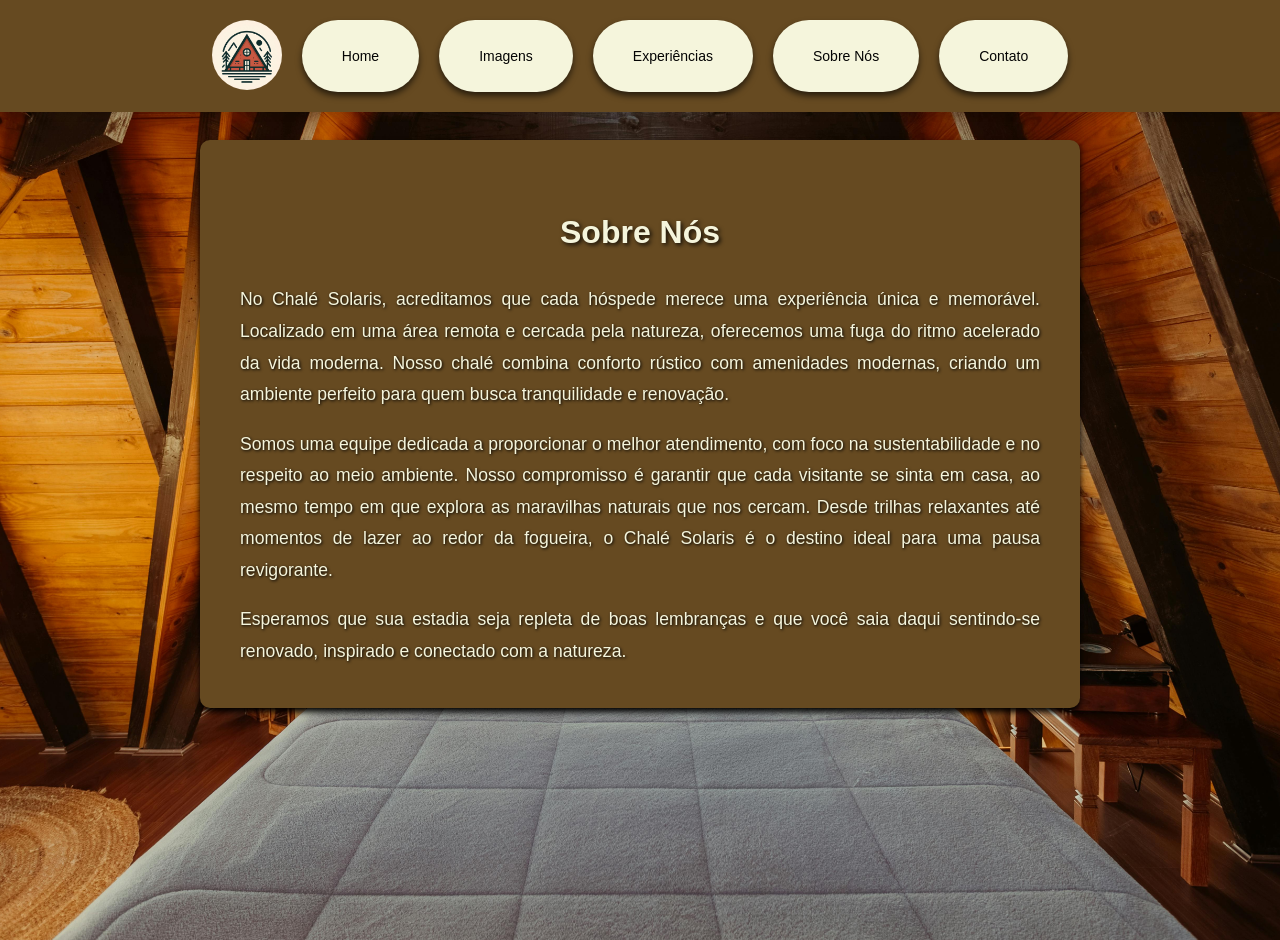
==== commit ee15d18d: "Junta versão local com a do GitHub" ====
--- a/about.html
+++ b/about.html
@@ -1,146 +1,167 @@
 <!DOCTYPE html>
-<html lang="pt-BR" class="no-js">
+<html lang="pt-br">
 <head>
     <meta charset="UTF-8">
     <meta name="viewport" content="width=device-width, initial-scale=1.0">
-    <title>Sobre nós — Chalé Solaris</title>
-    <meta name="description" content="Conheça o Chalé Solaris: hospitalidade, sustentabilidade e respeito à natureza em um refúgio rústico e confortável.">
-    <meta name="theme-color" content="#24443A">
-    <link rel="icon" href="img/logo.jpeg">
-    <link rel="preconnect" href="https://fonts.googleapis.com">
-    <link rel="preconnect" href="https://fonts.gstatic.com" crossorigin>
-    <link href="https://fonts.googleapis.com/css2?family=Poppins:wght@300;400;500;600;700&display=swap" rel="stylesheet">
-    <link rel="stylesheet" href="css/style.css">
-    <script src="js/main.js" defer></script>
+    <title>Sobre - Chalé Solaris</title>
+    <style>
+        body {
+            font-family: 'Roboto', sans-serif;
+            line-height: 1.6;
+            color: #F5F5DC;
+            margin: 0;
+            padding: 0;
+            background: url('img/num1.jpg') no-repeat center center;
+            background-size: cover;
+            display: flex;
+            flex-direction: column;
+            justify-content: flex-start;
+            align-items: center;
+            min-height: 100vh;
+            padding: 20px;
+        }
+
+        .navbar {
+            width: 100%;
+            background-color: rgb(102, 74, 33);
+            box-shadow: 0 4px 6px rgba(0, 0, 0, 0.1);
+            display: flex;
+            justify-content: center;
+            align-items: center;
+            padding: 20px 20px;
+            margin: 0;
+            position: fixed;
+            top: 0;
+            z-index: 1000;
+            gap: 20px;
+        }
+
+        .logo {
+            width: 70px;
+            height: 70px;
+            border-radius: 50%;
+            object-fit: cover;
+        }
+
+        .navbar a {
+            font-family: 'Roboto', sans-serif;
+            font-size: 14px;
+            color: #040404;
+            background-color: #F5F5DC;
+            box-shadow: 0 4px 6px rgba(0, 0, 0, 0.6);
+            margin: 0;
+            padding: 0;
+            text-decoration: none;
+            padding: 25px 40px;
+            border-radius: 60px;
+            justify-content: center;
+            align-items: center;
+        }
+
+        .navbar a:hover {
+            color: #F5F5DC;
+            background-color: rgb(102, 74, 33);
+            padding: 25px 40px;
+            border-radius: 60px;
+        }
+
+        .menu-left {
+            display: flex;
+            justify-content: center;
+            gap: 20px;
+        }
+
+        h1 {
+            font-size: 2.5rem;
+            margin-top: 0;
+            text-shadow: 2px 2px 4px rgba(0, 0, 0, 90);
+        }
+
+        p {
+            font-size: 1.2rem;
+            margin-bottom: 40px;
+            text-shadow: 1px 1px 3px rgba(0, 0, 0, 90);
+        }
+
+        a {
+            font-size: 1.1rem;
+            text-decoration: none;
+            color: #000000;
+            background-color: rgba(245, 245, 220);
+            padding: 15px 20px;
+            border-radius: 30px;
+            box-shadow: 0 4px 6px rgba(0, 0, 0, 1);
+            transition: background-color 0.3s ease, box-shadow 0.3s ease;
+        }
+
+        .about-section {
+            background-color: rgba(102, 74, 33);
+            padding: 40px;
+            box-shadow: 0 4px 6px rgba(0, 0, 0, 1);
+            border-radius: 10px;
+            margin-top: 120px;
+            max-width: 800px;
+            text-align: justify;
+        }
+
+        .about-section h2 {
+            font-size: 2rem;
+            text-shadow: 2px 2px 4px rgba(0, 0, 0, 0.8);
+            text-align: center;
+        }
+
+        .about-section p {
+            font-size: 1.1rem;
+            margin-bottom: 0px;
+            line-height: 1.8;
+        }
+
+        @media (max-width: 768px) {
+            h1 {
+                font-size: 2rem;
+            }
+
+            p {
+                font-size: 1rem;
+            }
+
+            a {
+                font-size: 1rem;
+                padding: 10px 20px;
+            }
+
+            .cards {
+                flex-direction: column;
+                align-items: center;
+            }
+        }
+    </style>
 </head>
 <body>
-    <a class="skip-link" href="#main">Pular para o conteúdo</a>
+    <!-- Menu de navegação -->
+    <div class="navbar">
+        <div class="menu-left">
+            <img src="img/logo.jpeg" alt="Logo" class="logo">
+            <a href="index.html">Home</a>
+            <a href="image.html">Imagens</a>
+            <a href="experience.html">Experiências</a>
+            <a href="about.html">Sobre Nós</a>
+            <a href="contact.html">Contato</a>
+        </div>
+    </div>
 
-    <header class="site-header">
-        <div class="container header-inner">
-            <a href="index.html" class="brand" aria-label="Chalé Solaris — início">
-                <img src="img/logo.jpeg" alt="" width="44" height="44">
-                <span>Chalé Solaris</span>
-            </a>
-            <button class="nav-toggle" type="button" aria-expanded="false" aria-controls="site-nav" aria-label="Abrir menu">
-                <svg viewBox="0 0 24 24" fill="none" stroke="currentColor" stroke-width="2" stroke-linecap="round" aria-hidden="true"><path d="M4 7h16M4 12h16M4 17h16"/></svg>
-            </button>
-            <nav id="site-nav" class="nav" aria-label="Navegação principal">
-                <ul class="nav-list">
-                    <li><a href="index.html">Início</a></li>
-                    <li><a href="image.html">Galeria</a></li>
-                    <li><a href="experience.html">Experiências</a></li>
-                    <li><a href="about.html" aria-current="page">Sobre nós</a></li>
-                    <li><a href="contact.html">Contato</a></li>
-                </ul>
-                <a href="reservation.html" class="btn btn--primary">Reservar</a>
-            </nav>
-        </div>
-    </header>
-
-    <main id="main">
-        <section class="page-hero">
-            <div class="hero-media"><img src="img/num10.jpg" alt="Chalé em formato A sobre o gramado, com pergolado ao lado" fetchpriority="high"></div>
-            <div class="container">
-                <span class="eyebrow">Sobre nós</span>
-                <h1>Um lugar para se sentir em casa</h1>
-                <p>Hospitalidade, natureza e conforto em equilíbrio.</p>
-            </div>
-        </section>
-
-        <section class="section">
-            <div class="container split">
-                <div class="split-media reveal">
-                    <img src="img/num2.jpg" alt="Poltronas junto à janela triangular com vista para a mata" loading="lazy" decoding="async">
-                    <img class="float-img" src="img/num4.jpg" alt="Lenha empilhada no deck" loading="lazy" decoding="async">
-                </div>
-                <div class="reveal">
-                    <span class="eyebrow">Nossa história</span>
-                    <h2>Cada hóspede merece uma experiência única</h2>
-                    <p class="lead">No Chalé Solaris, acreditamos que cada hóspede merece uma experiência única e memorável.</p>
-                    <p>Localizado em uma área remota e cercada pela natureza, oferecemos uma fuga do ritmo acelerado da vida moderna. Nosso chalé combina conforto rústico com amenidades modernas, criando um ambiente perfeito para quem busca tranquilidade e renovação.</p>
-                    <p>Desde trilhas relaxantes até momentos de lazer ao redor da fogueira, o Chalé Solaris é o destino ideal para uma pausa revigorante.</p>
-                </div>
-            </div>
-        </section>
-
-        <section class="section section--sand">
-            <div class="container">
-                <div class="section-head section-head--center reveal">
-                    <span class="eyebrow">Nossos valores</span>
-                    <h2>O que nos guia</h2>
-                    <p>Somos uma equipe dedicada a proporcionar o melhor atendimento, com foco na sustentabilidade e no respeito ao meio ambiente.</p>
-                </div>
-                <div class="card-grid">
-                    <div class="value-card reveal">
-                        <span class="icon-badge icon-badge--warm"><svg viewBox="0 0 24 24" fill="none" stroke="currentColor" stroke-width="1.8" stroke-linecap="round" stroke-linejoin="round" aria-hidden="true"><path d="M19 14c1.49-1.46 3-3.21 3-5.5A5.5 5.5 0 0 0 16.5 3c-1.76 0-3 .5-4.5 2-1.5-1.5-2.74-2-4.5-2A5.5 5.5 0 0 0 2 8.5c0 2.3 1.5 4.05 3 5.5l7 7Z"/></svg></span>
-                        <h3>Hospitalidade</h3>
-                        <p>Garantimos que cada visitante se sinta em casa, com atenção a cada detalhe da estadia.</p>
-                    </div>
-                    <div class="value-card reveal">
-                        <span class="icon-badge"><svg viewBox="0 0 24 24" fill="none" stroke="currentColor" stroke-width="1.8" stroke-linecap="round" stroke-linejoin="round" aria-hidden="true"><path d="M11 20A7 7 0 0 1 9.8 6.1C15.5 5 17 4.48 19 2c1 2 2 4.18 2 8 0 5.5-4.78 10-10 10Z"/><path d="M2 21c0-3 1.85-5.36 5.08-6C9.5 14.52 12 13 13 12"/></svg></span>
-                        <h3>Sustentabilidade</h3>
-                        <p>Respeito ao meio ambiente em cada escolha, preservando as maravilhas naturais que nos cercam.</p>
-                    </div>
-                    <div class="value-card reveal">
-                        <span class="icon-badge"><svg viewBox="0 0 24 24" fill="none" stroke="currentColor" stroke-width="1.8" stroke-linecap="round" stroke-linejoin="round" aria-hidden="true"><circle cx="12" cy="12" r="4"/><path d="M12 2v2M12 20v2M4.93 4.93l1.41 1.41M17.66 17.66l1.41 1.41M2 12h2M20 12h2M6.34 17.66l-1.41 1.41M19.07 4.93l-1.41 1.41"/></svg></span>
-                        <h3>Renovação</h3>
-                        <p>Queremos que você saia daqui renovado, inspirado e conectado com a natureza.</p>
-                    </div>
-                </div>
-            </div>
-        </section>
-
-        <section class="section">
-            <div class="container split split--reverse">
-                <div class="split-media split-media--wide reveal">
-                    <img src="img/num12.jpg" alt="Área externa com mesa de madeira, plantas e vista para as montanhas" loading="lazy" decoding="async">
-                </div>
-                <div class="reveal">
-                    <span class="eyebrow">Nosso desejo</span>
-                    <h2>Boas lembranças para levar com você</h2>
-                    <p class="lead">Esperamos que sua estadia seja repleta de boas lembranças e que você saia daqui sentindo-se renovado, inspirado e conectado com a natureza.</p>
-                    <a href="reservation.html" class="btn btn--primary">
-                        Planejar minha estadia
-                        <svg viewBox="0 0 24 24" fill="none" stroke="currentColor" stroke-width="2" stroke-linecap="round" stroke-linejoin="round" aria-hidden="true"><path d="M5 12h14M13 6l6 6-6 6"/></svg>
-                    </a>
-                </div>
-            </div>
-        </section>
-    </main>
-
-    <footer class="site-footer">
-        <div class="container">
-            <div class="footer-grid">
-                <div>
-                    <a href="index.html" class="brand">
-                        <img src="img/logo.jpeg" alt="" width="44" height="44" loading="lazy">
-                        <span>Chalé Solaris</span>
-                    </a>
-                    <p>Um refúgio acolhedor no coração da natureza, feito para desacelerar e se reconectar.</p>
-                </div>
-                <div>
-                    <h4>Navegação</h4>
-                    <ul class="footer-links">
-                        <li><a href="index.html">Início</a></li>
-                        <li><a href="image.html">Galeria</a></li>
-                        <li><a href="experience.html">Experiências</a></li>
-                        <li><a href="about.html">Sobre nós</a></li>
-                    </ul>
-                </div>
-                <div>
-                    <h4>Sua estadia</h4>
-                    <ul class="footer-links">
-                        <li><a href="reservation.html">Fazer reserva</a></li>
-                        <li><a href="contact.html">Fale conosco</a></li>
-                    </ul>
-                </div>
-            </div>
-            <div class="footer-bottom">
-                <span>© <span data-year>2026</span> Chalé Solaris. Todos os direitos reservados.</span>
-                <span>Feito com cuidado, cercado pela natureza.</span>
-            </div>
-        </div>
-    </footer>
+    <!-- Seção Sobre Nós -->
+    <div id="sobre-nos" class="about-section">
+        <h2>Sobre Nós</h2>
+        <p>
+            No Chalé Solaris, acreditamos que cada hóspede merece uma experiência única e memorável. Localizado em uma área remota e cercada pela natureza, oferecemos uma fuga do ritmo acelerado da vida moderna. Nosso chalé combina conforto rústico com amenidades modernas, criando um ambiente perfeito para quem busca tranquilidade e renovação.
+        </p>
+        <p>
+            Somos uma equipe dedicada a proporcionar o melhor atendimento, com foco na sustentabilidade e no respeito ao meio ambiente. Nosso compromisso é garantir que cada visitante se sinta em casa, ao mesmo tempo em que explora as maravilhas naturais que nos cercam. Desde trilhas relaxantes até momentos de lazer ao redor da fogueira, o Chalé Solaris é o destino ideal para uma pausa revigorante.
+        </p>
+        <p>
+            Esperamos que sua estadia seja repleta de boas lembranças e que você saia daqui sentindo-se renovado, inspirado e conectado com a natureza.
+        </p>
+    </div>
 </body>
 </html>
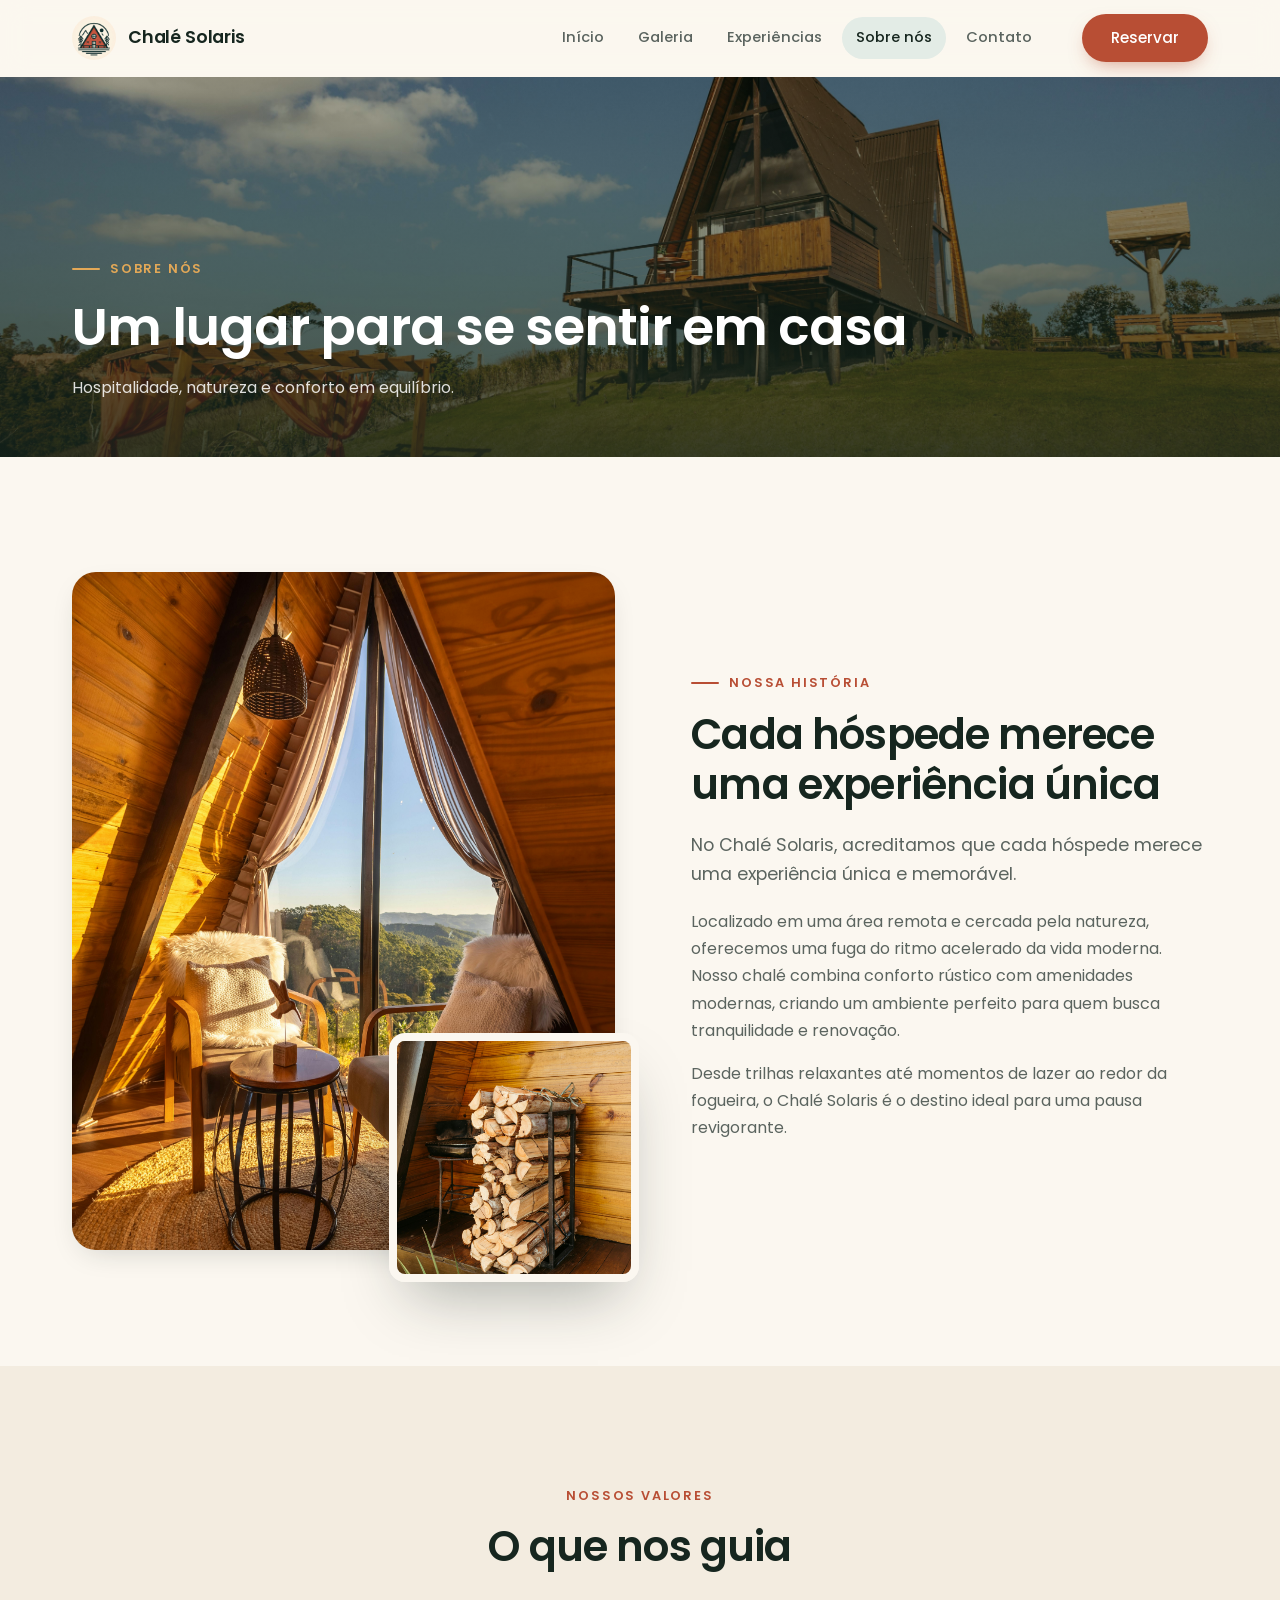
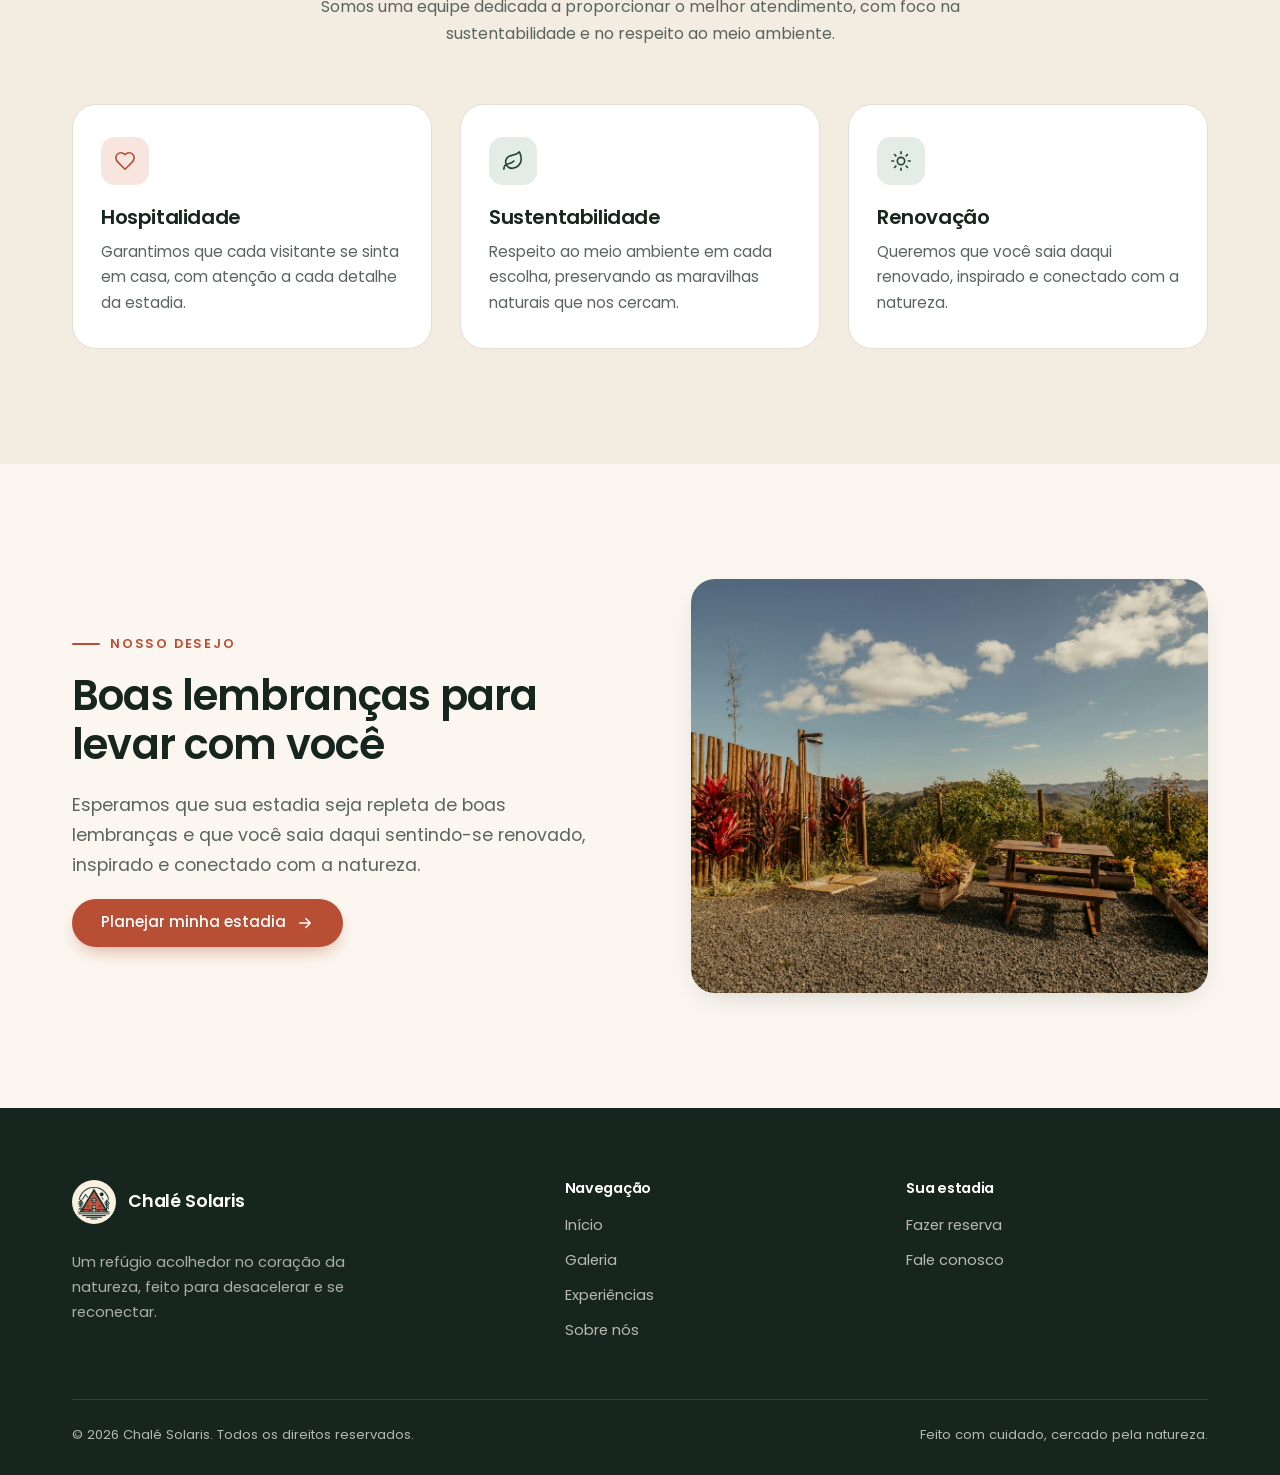
==== commit ad9c9e72: "Restaura o redesign das páginas HTML O merge com o GitHub manteve o HTML antigo (com <style> embutid" ====
--- a/about.html
+++ b/about.html
@@ -1,167 +1,146 @@
 <!DOCTYPE html>
-<html lang="pt-br">
+<html lang="pt-BR" class="no-js">
 <head>
     <meta charset="UTF-8">
     <meta name="viewport" content="width=device-width, initial-scale=1.0">
-    <title>Sobre - Chalé Solaris</title>
-    <style>
-        body {
-            font-family: 'Roboto', sans-serif;
-            line-height: 1.6;
-            color: #F5F5DC;
-            margin: 0;
-            padding: 0;
-            background: url('img/num1.jpg') no-repeat center center;
-            background-size: cover;
-            display: flex;
-            flex-direction: column;
-            justify-content: flex-start;
-            align-items: center;
-            min-height: 100vh;
-            padding: 20px;
-        }
-
-        .navbar {
-            width: 100%;
-            background-color: rgb(102, 74, 33);
-            box-shadow: 0 4px 6px rgba(0, 0, 0, 0.1);
-            display: flex;
-            justify-content: center;
-            align-items: center;
-            padding: 20px 20px;
-            margin: 0;
-            position: fixed;
-            top: 0;
-            z-index: 1000;
-            gap: 20px;
-        }
-
-        .logo {
-            width: 70px;
-            height: 70px;
-            border-radius: 50%;
-            object-fit: cover;
-        }
-
-        .navbar a {
-            font-family: 'Roboto', sans-serif;
-            font-size: 14px;
-            color: #040404;
-            background-color: #F5F5DC;
-            box-shadow: 0 4px 6px rgba(0, 0, 0, 0.6);
-            margin: 0;
-            padding: 0;
-            text-decoration: none;
-            padding: 25px 40px;
-            border-radius: 60px;
-            justify-content: center;
-            align-items: center;
-        }
-
-        .navbar a:hover {
-            color: #F5F5DC;
-            background-color: rgb(102, 74, 33);
-            padding: 25px 40px;
-            border-radius: 60px;
-        }
-
-        .menu-left {
-            display: flex;
-            justify-content: center;
-            gap: 20px;
-        }
-
-        h1 {
-            font-size: 2.5rem;
-            margin-top: 0;
-            text-shadow: 2px 2px 4px rgba(0, 0, 0, 90);
-        }
-
-        p {
-            font-size: 1.2rem;
-            margin-bottom: 40px;
-            text-shadow: 1px 1px 3px rgba(0, 0, 0, 90);
-        }
-
-        a {
-            font-size: 1.1rem;
-            text-decoration: none;
-            color: #000000;
-            background-color: rgba(245, 245, 220);
-            padding: 15px 20px;
-            border-radius: 30px;
-            box-shadow: 0 4px 6px rgba(0, 0, 0, 1);
-            transition: background-color 0.3s ease, box-shadow 0.3s ease;
-        }
-
-        .about-section {
-            background-color: rgba(102, 74, 33);
-            padding: 40px;
-            box-shadow: 0 4px 6px rgba(0, 0, 0, 1);
-            border-radius: 10px;
-            margin-top: 120px;
-            max-width: 800px;
-            text-align: justify;
-        }
-
-        .about-section h2 {
-            font-size: 2rem;
-            text-shadow: 2px 2px 4px rgba(0, 0, 0, 0.8);
-            text-align: center;
-        }
-
-        .about-section p {
-            font-size: 1.1rem;
-            margin-bottom: 0px;
-            line-height: 1.8;
-        }
-
-        @media (max-width: 768px) {
-            h1 {
-                font-size: 2rem;
-            }
-
-            p {
-                font-size: 1rem;
-            }
-
-            a {
-                font-size: 1rem;
-                padding: 10px 20px;
-            }
-
-            .cards {
-                flex-direction: column;
-                align-items: center;
-            }
-        }
-    </style>
+    <title>Sobre nós — Chalé Solaris</title>
+    <meta name="description" content="Conheça o Chalé Solaris: hospitalidade, sustentabilidade e respeito à natureza em um refúgio rústico e confortável.">
+    <meta name="theme-color" content="#24443A">
+    <link rel="icon" href="img/logo.jpeg">
+    <link rel="preconnect" href="https://fonts.googleapis.com">
+    <link rel="preconnect" href="https://fonts.gstatic.com" crossorigin>
+    <link href="https://fonts.googleapis.com/css2?family=Poppins:wght@300;400;500;600;700&display=swap" rel="stylesheet">
+    <link rel="stylesheet" href="css/style.css">
+    <script src="js/main.js" defer></script>
 </head>
 <body>
-    <!-- Menu de navegação -->
-    <div class="navbar">
-        <div class="menu-left">
-            <img src="img/logo.jpeg" alt="Logo" class="logo">
-            <a href="index.html">Home</a>
-            <a href="image.html">Imagens</a>
-            <a href="experience.html">Experiências</a>
-            <a href="about.html">Sobre Nós</a>
-            <a href="contact.html">Contato</a>
+    <a class="skip-link" href="#main">Pular para o conteúdo</a>
+
+    <header class="site-header">
+        <div class="container header-inner">
+            <a href="index.html" class="brand" aria-label="Chalé Solaris — início">
+                <img src="img/logo.jpeg" alt="" width="44" height="44">
+                <span>Chalé Solaris</span>
+            </a>
+            <button class="nav-toggle" type="button" aria-expanded="false" aria-controls="site-nav" aria-label="Abrir menu">
+                <svg viewBox="0 0 24 24" fill="none" stroke="currentColor" stroke-width="2" stroke-linecap="round" aria-hidden="true"><path d="M4 7h16M4 12h16M4 17h16"/></svg>
+            </button>
+            <nav id="site-nav" class="nav" aria-label="Navegação principal">
+                <ul class="nav-list">
+                    <li><a href="index.html">Início</a></li>
+                    <li><a href="image.html">Galeria</a></li>
+                    <li><a href="experience.html">Experiências</a></li>
+                    <li><a href="about.html" aria-current="page">Sobre nós</a></li>
+                    <li><a href="contact.html">Contato</a></li>
+                </ul>
+                <a href="reservation.html" class="btn btn--primary">Reservar</a>
+            </nav>
         </div>
-    </div>
+    </header>
 
-    <!-- Seção Sobre Nós -->
-    <div id="sobre-nos" class="about-section">
-        <h2>Sobre Nós</h2>
-        <p>
-            No Chalé Solaris, acreditamos que cada hóspede merece uma experiência única e memorável. Localizado em uma área remota e cercada pela natureza, oferecemos uma fuga do ritmo acelerado da vida moderna. Nosso chalé combina conforto rústico com amenidades modernas, criando um ambiente perfeito para quem busca tranquilidade e renovação.
-        </p>
-        <p>
-            Somos uma equipe dedicada a proporcionar o melhor atendimento, com foco na sustentabilidade e no respeito ao meio ambiente. Nosso compromisso é garantir que cada visitante se sinta em casa, ao mesmo tempo em que explora as maravilhas naturais que nos cercam. Desde trilhas relaxantes até momentos de lazer ao redor da fogueira, o Chalé Solaris é o destino ideal para uma pausa revigorante.
-        </p>
-        <p>
-            Esperamos que sua estadia seja repleta de boas lembranças e que você saia daqui sentindo-se renovado, inspirado e conectado com a natureza.
-        </p>
-    </div>
+    <main id="main">
+        <section class="page-hero">
+            <div class="hero-media"><img src="img/num10.jpg" alt="Chalé em formato A sobre o gramado, com pergolado ao lado" fetchpriority="high"></div>
+            <div class="container">
+                <span class="eyebrow">Sobre nós</span>
+                <h1>Um lugar para se sentir em casa</h1>
+                <p>Hospitalidade, natureza e conforto em equilíbrio.</p>
+            </div>
+        </section>
+
+        <section class="section">
+            <div class="container split">
+                <div class="split-media reveal">
+                    <img src="img/num2.jpg" alt="Poltronas junto à janela triangular com vista para a mata" loading="lazy" decoding="async">
+                    <img class="float-img" src="img/num4.jpg" alt="Lenha empilhada no deck" loading="lazy" decoding="async">
+                </div>
+                <div class="reveal">
+                    <span class="eyebrow">Nossa história</span>
+                    <h2>Cada hóspede merece uma experiência única</h2>
+                    <p class="lead">No Chalé Solaris, acreditamos que cada hóspede merece uma experiência única e memorável.</p>
+                    <p>Localizado em uma área remota e cercada pela natureza, oferecemos uma fuga do ritmo acelerado da vida moderna. Nosso chalé combina conforto rústico com amenidades modernas, criando um ambiente perfeito para quem busca tranquilidade e renovação.</p>
+                    <p>Desde trilhas relaxantes até momentos de lazer ao redor da fogueira, o Chalé Solaris é o destino ideal para uma pausa revigorante.</p>
+                </div>
+            </div>
+        </section>
+
+        <section class="section section--sand">
+            <div class="container">
+                <div class="section-head section-head--center reveal">
+                    <span class="eyebrow">Nossos valores</span>
+                    <h2>O que nos guia</h2>
+                    <p>Somos uma equipe dedicada a proporcionar o melhor atendimento, com foco na sustentabilidade e no respeito ao meio ambiente.</p>
+                </div>
+                <div class="card-grid">
+                    <div class="value-card reveal">
+                        <span class="icon-badge icon-badge--warm"><svg viewBox="0 0 24 24" fill="none" stroke="currentColor" stroke-width="1.8" stroke-linecap="round" stroke-linejoin="round" aria-hidden="true"><path d="M19 14c1.49-1.46 3-3.21 3-5.5A5.5 5.5 0 0 0 16.5 3c-1.76 0-3 .5-4.5 2-1.5-1.5-2.74-2-4.5-2A5.5 5.5 0 0 0 2 8.5c0 2.3 1.5 4.05 3 5.5l7 7Z"/></svg></span>
+                        <h3>Hospitalidade</h3>
+                        <p>Garantimos que cada visitante se sinta em casa, com atenção a cada detalhe da estadia.</p>
+                    </div>
+                    <div class="value-card reveal">
+                        <span class="icon-badge"><svg viewBox="0 0 24 24" fill="none" stroke="currentColor" stroke-width="1.8" stroke-linecap="round" stroke-linejoin="round" aria-hidden="true"><path d="M11 20A7 7 0 0 1 9.8 6.1C15.5 5 17 4.48 19 2c1 2 2 4.18 2 8 0 5.5-4.78 10-10 10Z"/><path d="M2 21c0-3 1.85-5.36 5.08-6C9.5 14.52 12 13 13 12"/></svg></span>
+                        <h3>Sustentabilidade</h3>
+                        <p>Respeito ao meio ambiente em cada escolha, preservando as maravilhas naturais que nos cercam.</p>
+                    </div>
+                    <div class="value-card reveal">
+                        <span class="icon-badge"><svg viewBox="0 0 24 24" fill="none" stroke="currentColor" stroke-width="1.8" stroke-linecap="round" stroke-linejoin="round" aria-hidden="true"><circle cx="12" cy="12" r="4"/><path d="M12 2v2M12 20v2M4.93 4.93l1.41 1.41M17.66 17.66l1.41 1.41M2 12h2M20 12h2M6.34 17.66l-1.41 1.41M19.07 4.93l-1.41 1.41"/></svg></span>
+                        <h3>Renovação</h3>
+                        <p>Queremos que você saia daqui renovado, inspirado e conectado com a natureza.</p>
+                    </div>
+                </div>
+            </div>
+        </section>
+
+        <section class="section">
+            <div class="container split split--reverse">
+                <div class="split-media split-media--wide reveal">
+                    <img src="img/num12.jpg" alt="Área externa com mesa de madeira, plantas e vista para as montanhas" loading="lazy" decoding="async">
+                </div>
+                <div class="reveal">
+                    <span class="eyebrow">Nosso desejo</span>
+                    <h2>Boas lembranças para levar com você</h2>
+                    <p class="lead">Esperamos que sua estadia seja repleta de boas lembranças e que você saia daqui sentindo-se renovado, inspirado e conectado com a natureza.</p>
+                    <a href="reservation.html" class="btn btn--primary">
+                        Planejar minha estadia
+                        <svg viewBox="0 0 24 24" fill="none" stroke="currentColor" stroke-width="2" stroke-linecap="round" stroke-linejoin="round" aria-hidden="true"><path d="M5 12h14M13 6l6 6-6 6"/></svg>
+                    </a>
+                </div>
+            </div>
+        </section>
+    </main>
+
+    <footer class="site-footer">
+        <div class="container">
+            <div class="footer-grid">
+                <div>
+                    <a href="index.html" class="brand">
+                        <img src="img/logo.jpeg" alt="" width="44" height="44" loading="lazy">
+                        <span>Chalé Solaris</span>
+                    </a>
+                    <p>Um refúgio acolhedor no coração da natureza, feito para desacelerar e se reconectar.</p>
+                </div>
+                <div>
+                    <h4>Navegação</h4>
+                    <ul class="footer-links">
+                        <li><a href="index.html">Início</a></li>
+                        <li><a href="image.html">Galeria</a></li>
+                        <li><a href="experience.html">Experiências</a></li>
+                        <li><a href="about.html">Sobre nós</a></li>
+                    </ul>
+                </div>
+                <div>
+                    <h4>Sua estadia</h4>
+                    <ul class="footer-links">
+                        <li><a href="reservation.html">Fazer reserva</a></li>
+                        <li><a href="contact.html">Fale conosco</a></li>
+                    </ul>
+                </div>
+            </div>
+            <div class="footer-bottom">
+                <span>© <span data-year>2026</span> Chalé Solaris. Todos os direitos reservados.</span>
+                <span>Feito com cuidado, cercado pela natureza.</span>
+            </div>
+        </div>
+    </footer>
 </body>
 </html>
--- a/css/style.css
+++ b/css/style.css
@@ -0,0 +1,797 @@
+/* ==========================================================================
+   Chalé Solaris — Design System
+   --------------------------------------------------------------------------
+   Paleta derivada do logotipo e aplicada com base na psicologia das cores:
+   - Verde floresta  → natureza, calma, segurança e confiança (marca/estrutura)
+   - Terracota       → calor, acolhimento e energia para agir (CTAs/destaques)
+   - Creme / areia   → leveza, limpeza e conforto (fundos)
+   - Âmbar suave     → luz do sol, otimismo — referência ao nome "Solaris"
+   Regra 60-30-10: 60% neutros claros, 30% verde, 10% terracota.
+   ========================================================================== */
+
+:root {
+    /* Marca */
+    --green-900: #16261F;
+    --green-800: #1D3329;
+    --green-700: #24443A;
+    --green-600: #2F5A4C;
+    --green-100: #E3ECE6;
+    --terra-600: #B84E34;
+    --terra-700: #9C3F28;
+    --terra-100: #F8E6DE;
+    --amber: #E3A857;
+
+    /* Neutros */
+    --cream: #FBF7F0;
+    --sand: #F3ECE0;
+    --white: #FFFFFF;
+    --ink: #1F2723;
+    --muted: #5B645F;
+    --line: #E6DFD3;
+
+    /* Tipografia */
+    --font: 'Poppins', system-ui, -apple-system, 'Segoe UI', sans-serif;
+
+    /* Espaçamento, raio e sombra */
+    --container: 1200px;
+    --gutter: clamp(16px, 4vw, 32px);
+    --section: clamp(64px, 9vw, 120px);
+    --radius-sm: 10px;
+    --radius: 16px;
+    --radius-lg: 24px;
+    --shadow-sm: 0 1px 2px rgba(22, 38, 31, .06), 0 2px 8px rgba(22, 38, 31, .05);
+    --shadow: 0 10px 30px -12px rgba(22, 38, 31, .22);
+    --shadow-lg: 0 30px 60px -20px rgba(22, 38, 31, .35);
+    --ease: cubic-bezier(.22, .61, .36, 1);
+    --header-h: 76px;
+}
+
+/* ---------- Base ---------- */
+*, *::before, *::after { box-sizing: border-box; }
+
+html { scroll-behavior: smooth; -webkit-text-size-adjust: 100%; }
+
+body {
+    margin: 0;
+    font-family: var(--font);
+    font-size: 16px;
+    line-height: 1.7;
+    color: var(--ink);
+    background: var(--cream);
+    -webkit-font-smoothing: antialiased;
+}
+
+img { max-width: 100%; display: block; }
+
+a { color: inherit; text-decoration: none; }
+
+h1, h2, h3, h4 {
+    margin: 0 0 .5em;
+    line-height: 1.2;
+    font-weight: 600;
+    color: var(--green-900);
+    letter-spacing: -.02em;
+}
+
+h1 { font-size: clamp(2.25rem, 5.5vw, 4rem); }
+h2 { font-size: clamp(1.75rem, 3.6vw, 2.6rem); }
+h3 { font-size: 1.25rem; }
+
+p { margin: 0 0 1em; color: var(--muted); }
+
+::selection { background: var(--terra-100); color: var(--terra-700); }
+
+:focus-visible {
+    outline: 3px solid var(--amber);
+    outline-offset: 3px;
+    border-radius: 6px;
+}
+
+.container {
+    width: 100%;
+    max-width: var(--container);
+    margin: 0 auto;
+    padding: 0 var(--gutter);
+}
+
+.section { padding: var(--section) 0; }
+.section--sand { background: var(--sand); }
+.section--green { background: var(--green-800); color: var(--cream); }
+.section--green h2, .section--green h3 { color: var(--white); }
+.section--green p { color: rgba(251, 247, 240, .78); }
+
+.eyebrow {
+    display: inline-flex;
+    align-items: center;
+    gap: 10px;
+    font-size: .8rem;
+    font-weight: 600;
+    letter-spacing: .14em;
+    text-transform: uppercase;
+    color: var(--terra-600);
+    margin-bottom: 16px;
+}
+
+.eyebrow::before {
+    content: "";
+    width: 28px;
+    height: 2px;
+    background: currentColor;
+    border-radius: 2px;
+}
+
+.section-head { max-width: 640px; margin-bottom: clamp(36px, 5vw, 56px); }
+.section-head--center { text-align: center; margin-left: auto; margin-right: auto; }
+.section-head--center .eyebrow::before { display: none; }
+.lead { font-size: 1.1rem; }
+
+.skip-link {
+    position: absolute;
+    left: 16px;
+    top: -60px;
+    z-index: 2000;
+    padding: 10px 16px;
+    background: var(--green-700);
+    color: var(--white);
+    border-radius: var(--radius-sm);
+}
+.skip-link:focus { top: 16px; }
+
+/* ---------- Botões ---------- */
+.btn {
+    display: inline-flex;
+    align-items: center;
+    justify-content: center;
+    gap: 10px;
+    min-height: 48px;
+    padding: 12px 28px;
+    font-family: inherit;
+    font-size: .95rem;
+    font-weight: 500;
+    line-height: 1.2;
+    border: 1.5px solid transparent;
+    border-radius: 999px;
+    cursor: pointer;
+    transition: background-color .25s var(--ease), color .25s var(--ease),
+                border-color .25s var(--ease), transform .25s var(--ease), box-shadow .25s var(--ease);
+}
+
+.btn svg { width: 18px; height: 18px; transition: transform .25s var(--ease); }
+.btn:hover svg { transform: translateX(3px); }
+
+/* Terracota: cor quente que chama para a ação principal */
+.btn--primary { background: var(--terra-600); color: var(--white); box-shadow: 0 8px 20px -8px rgba(184, 78, 52, .6); }
+.btn--primary:hover { background: var(--terra-700); transform: translateY(-2px); }
+
+.btn--dark { background: var(--green-700); color: var(--white); }
+.btn--dark:hover { background: var(--green-800); transform: translateY(-2px); }
+
+.btn--ghost { border-color: rgba(255, 255, 255, .6); color: var(--white); }
+.btn--ghost:hover { background: var(--white); color: var(--green-900); }
+
+.btn--outline { border-color: var(--green-700); color: var(--green-700); }
+.btn--outline:hover { background: var(--green-700); color: var(--white); }
+
+.btn--block { width: 100%; }
+
+.link-arrow {
+    display: inline-flex;
+    align-items: center;
+    gap: 8px;
+    font-weight: 500;
+    color: var(--green-700);
+    border-bottom: 1.5px solid transparent;
+    transition: border-color .2s, gap .2s;
+}
+.link-arrow:hover { border-color: currentColor; gap: 12px; }
+
+/* ---------- Header ---------- */
+.site-header {
+    position: sticky;
+    top: 0;
+    z-index: 1000;
+    background: rgba(251, 247, 240, .88);
+    backdrop-filter: saturate(160%) blur(14px);
+    -webkit-backdrop-filter: saturate(160%) blur(14px);
+    border-bottom: 1px solid transparent;
+    transition: border-color .3s, box-shadow .3s;
+}
+
+.site-header.is-scrolled { border-color: var(--line); box-shadow: var(--shadow-sm); }
+
+.header-inner {
+    display: flex;
+    align-items: center;
+    justify-content: space-between;
+    gap: 24px;
+    height: var(--header-h);
+}
+
+.brand { display: inline-flex; align-items: center; gap: 12px; }
+.brand img { width: 44px; height: 44px; border-radius: 50%; object-fit: cover; }
+.brand span { font-weight: 600; font-size: 1.1rem; color: var(--green-900); letter-spacing: -.01em; }
+
+.nav { display: flex; align-items: center; gap: 36px; }
+
+.nav-list {
+    display: flex;
+    align-items: center;
+    gap: 6px;
+    list-style: none;
+    margin: 0;
+    padding: 0;
+}
+
+.nav-list a {
+    position: relative;
+    display: block;
+    padding: 8px 14px;
+    font-size: .92rem;
+    font-weight: 500;
+    color: var(--muted);
+    border-radius: 999px;
+    transition: color .2s, background-color .2s;
+}
+
+.nav-list a:hover { color: var(--green-900); background: var(--green-100); }
+.nav-list a[aria-current="page"] { color: var(--green-900); background: var(--green-100); }
+
+.nav-toggle {
+    display: none;
+    width: 44px;
+    height: 44px;
+    padding: 0;
+    border: 0;
+    border-radius: 50%;
+    background: transparent;
+    color: var(--green-900);
+    cursor: pointer;
+}
+.nav-toggle svg { width: 26px; height: 26px; margin: auto; }
+
+@media (max-width: 920px) {
+    .nav-toggle { display: grid; place-items: center; }
+
+    .nav {
+        position: fixed;
+        inset: var(--header-h) 0 auto 0;
+        flex-direction: column;
+        align-items: stretch;
+        gap: 16px;
+        padding: 20px var(--gutter) 28px;
+        background: var(--cream);
+        border-bottom: 1px solid var(--line);
+        box-shadow: var(--shadow);
+        opacity: 0;
+        visibility: hidden;
+        transform: translateY(-10px);
+        transition: opacity .25s var(--ease), transform .25s var(--ease), visibility .25s;
+    }
+
+    .nav.is-open { opacity: 1; visibility: visible; transform: none; }
+    .nav-list { flex-direction: column; align-items: stretch; gap: 4px; }
+    .nav-list a { padding: 12px 16px; font-size: 1rem; border-radius: var(--radius-sm); }
+}
+
+/* ---------- Hero ---------- */
+.hero {
+    position: relative;
+    height: calc(100vh - var(--header-h));
+    height: calc(100svh - var(--header-h));
+    min-height: 560px;
+    max-height: 880px;
+    display: flex;
+    align-items: flex-end;
+    color: var(--white);
+    overflow: hidden;
+}
+
+.hero-media { position: absolute; inset: 0; }
+.hero-media img { width: 100%; height: 100%; object-fit: cover; animation: heroZoom 18s var(--ease) both; }
+
+.hero::after {
+    content: "";
+    position: absolute;
+    inset: 0;
+    background:
+        linear-gradient(180deg, rgba(22, 38, 31, .15) 0%, rgba(22, 38, 31, .25) 40%, rgba(22, 38, 31, .85) 100%),
+        linear-gradient(90deg, rgba(22, 38, 31, .55) 0%, rgba(22, 38, 31, 0) 65%);
+}
+
+.hero-content {
+    position: relative;
+    z-index: 1;
+    padding-top: 80px;
+    padding-bottom: clamp(56px, 10vh, 112px);
+}
+
+.hero h1 { color: var(--white); max-width: 13ch; }
+.hero p { color: rgba(255, 255, 255, .86); font-size: clamp(1rem, 1.6vw, 1.15rem); max-width: 52ch; margin-bottom: 32px; }
+.hero .eyebrow { color: var(--amber); }
+.hero-actions { display: flex; flex-wrap: wrap; gap: 14px; }
+
+@keyframes heroZoom { from { transform: scale(1.08); } to { transform: scale(1); } }
+
+/* Cabeçalho de páginas internas */
+.page-hero {
+    position: relative;
+    min-height: 380px;
+    display: flex;
+    align-items: flex-end;
+    color: var(--white);
+    overflow: hidden;
+}
+.page-hero .hero-media img { animation: none; }
+.page-hero::after {
+    content: "";
+    position: absolute;
+    inset: 0;
+    background: linear-gradient(180deg, rgba(22, 38, 31, .2) 0%, rgba(22, 38, 31, .8) 100%);
+}
+.page-hero .container { position: relative; z-index: 1; padding-top: 64px; padding-bottom: 56px; }
+.page-hero h1 { color: var(--white); font-size: clamp(2rem, 4.5vw, 3.25rem); margin-bottom: .3em; }
+.page-hero p { color: rgba(255, 255, 255, .85); max-width: 56ch; margin: 0; }
+.page-hero .eyebrow { color: var(--amber); }
+
+/* ---------- Faixa de destaques ---------- */
+.highlights {
+    position: relative;
+    z-index: 2;
+    margin-top: -48px;
+}
+
+.highlights-grid {
+    display: grid;
+    grid-template-columns: repeat(4, 1fr);
+    background: var(--white);
+    border-radius: var(--radius-lg);
+    box-shadow: var(--shadow);
+    overflow: hidden;
+}
+
+.highlight {
+    display: flex;
+    align-items: center;
+    gap: 14px;
+    padding: 26px 24px;
+}
+.highlight + .highlight { border-left: 1px solid var(--line); }
+.highlight strong { display: block; font-weight: 600; font-size: .95rem; color: var(--green-900); line-height: 1.3; }
+.highlight span { font-size: .82rem; color: var(--muted); }
+
+.icon-badge {
+    flex: none;
+    display: grid;
+    place-items: center;
+    width: 48px;
+    height: 48px;
+    border-radius: 14px;
+    background: var(--green-100);
+    color: var(--green-700);
+}
+.icon-badge svg { width: 22px; height: 22px; }
+.icon-badge--warm { background: var(--terra-100); color: var(--terra-600); }
+
+@media (max-width: 900px) {
+    .highlights-grid { grid-template-columns: repeat(2, 1fr); }
+    .highlight:nth-child(3) { border-left: 0; }
+    .highlight:nth-child(n+3) { border-top: 1px solid var(--line); }
+}
+@media (max-width: 520px) {
+    .highlights-grid { grid-template-columns: 1fr; }
+    .highlight + .highlight { border-left: 0; border-top: 1px solid var(--line); }
+}
+
+/* ---------- Split (imagem + texto) ---------- */
+.split {
+    display: grid;
+    grid-template-columns: 1.05fr 1fr;
+    gap: clamp(36px, 6vw, 88px);
+    align-items: center;
+}
+.split--reverse .split-media { order: 2; }
+
+.split-media { position: relative; }
+.split-media img {
+    width: 100%;
+    aspect-ratio: 4 / 5;
+    object-fit: cover;
+    border-radius: var(--radius-lg);
+    box-shadow: var(--shadow);
+}
+.split-media--wide img { aspect-ratio: 5 / 4; }
+
+.split-media .float-img {
+    position: absolute;
+    right: -24px;
+    bottom: -32px;
+    width: 46%;
+    aspect-ratio: 1;
+    border: 8px solid var(--cream);
+    border-radius: var(--radius);
+    box-shadow: var(--shadow-lg);
+}
+
+.check-list { list-style: none; margin: 24px 0 32px; padding: 0; display: grid; gap: 14px; }
+.check-list li { display: flex; gap: 12px; align-items: flex-start; color: var(--ink); }
+.check-list svg { flex: none; width: 22px; height: 22px; margin-top: 2px; color: var(--green-600); }
+
+@media (max-width: 860px) {
+    .split { grid-template-columns: 1fr; }
+    .split--reverse .split-media { order: 0; }
+    .split-media img { aspect-ratio: 4 / 3; }
+    .split-media .float-img { display: none; }
+}
+
+/* ---------- Cards ---------- */
+.card-grid { display: grid; grid-template-columns: repeat(3, 1fr); gap: 28px; }
+@media (max-width: 900px) { .card-grid { grid-template-columns: 1fr 1fr; } }
+@media (max-width: 600px) { .card-grid { grid-template-columns: 1fr; } }
+
+.card {
+    display: flex;
+    flex-direction: column;
+    background: var(--white);
+    border-radius: var(--radius-lg);
+    overflow: hidden;
+    box-shadow: var(--shadow-sm);
+    transition: transform .35s var(--ease), box-shadow .35s var(--ease);
+}
+.card:hover { transform: translateY(-6px); box-shadow: var(--shadow); }
+
+.card-media { overflow: hidden; aspect-ratio: 4 / 3; }
+.card-media img { width: 100%; height: 100%; object-fit: cover; transition: transform .7s var(--ease); }
+.card:hover .card-media img { transform: scale(1.06); }
+
+.card-body { padding: 26px 26px 30px; }
+.card-body h3 { margin-bottom: .4em; }
+.card-body p { margin: 0; font-size: .95rem; }
+
+.value-card {
+    padding: 32px 28px;
+    background: var(--white);
+    border: 1px solid var(--line);
+    border-radius: var(--radius-lg);
+}
+.value-card .icon-badge { margin-bottom: 20px; }
+.value-card p { margin: 0; font-size: .95rem; }
+
+/* ---------- Linhas de experiência ---------- */
+.feature-rows { display: grid; gap: clamp(64px, 9vw, 112px); }
+.feature-index {
+    display: block;
+    font-size: .85rem;
+    font-weight: 600;
+    color: var(--terra-600);
+    letter-spacing: .1em;
+    margin-bottom: 12px;
+}
+.tag-list { display: flex; flex-wrap: wrap; gap: 8px; list-style: none; padding: 0; margin: 24px 0 0; }
+.tag-list li {
+    padding: 6px 14px;
+    font-size: .82rem;
+    font-weight: 500;
+    color: var(--green-700);
+    background: var(--green-100);
+    border-radius: 999px;
+}
+
+/* ---------- Galeria ---------- */
+.gallery {
+    columns: 3 280px;
+    column-gap: 18px;
+}
+
+.gallery-item {
+    position: relative;
+    display: block;
+    margin: 0 0 18px;
+    break-inside: avoid;
+    border-radius: var(--radius);
+    overflow: hidden;
+    background: var(--sand);
+    cursor: zoom-in;
+}
+
+.gallery-item img { width: 100%; height: auto; transition: transform .7s var(--ease), filter .4s; }
+.gallery-item::after {
+    content: "";
+    position: absolute;
+    inset: 0;
+    background: linear-gradient(180deg, transparent 55%, rgba(22, 38, 31, .45));
+    opacity: 0;
+    transition: opacity .35s;
+}
+.gallery-item:hover img { transform: scale(1.04); }
+.gallery-item:hover::after { opacity: 1; }
+
+.gallery-preview { display: grid; grid-template-columns: 2fr 1fr 1fr; grid-template-rows: 240px 240px; gap: 16px; }
+.gallery-preview a { border-radius: var(--radius); overflow: hidden; }
+.gallery-preview a:first-child { grid-row: span 2; }
+.gallery-preview img { width: 100%; height: 100%; object-fit: cover; transition: transform .7s var(--ease); }
+.gallery-preview a:hover img { transform: scale(1.05); }
+
+@media (max-width: 760px) {
+    .gallery-preview { grid-template-columns: 1fr 1fr; grid-template-rows: 260px 160px 160px; }
+    .gallery-preview a:first-child { grid-column: span 2; grid-row: auto; }
+}
+
+/* Lightbox */
+.lightbox {
+    position: fixed;
+    inset: 0;
+    z-index: 3000;
+    display: grid;
+    place-items: center;
+    padding: 64px 72px;
+    background: rgba(14, 24, 20, .94);
+    opacity: 0;
+    visibility: hidden;
+    transition: opacity .3s, visibility .3s;
+}
+.lightbox.is-open { opacity: 1; visibility: visible; }
+.lightbox img {
+    max-width: 100%;
+    max-height: calc(100vh - 128px);
+    border-radius: var(--radius-sm);
+    box-shadow: var(--shadow-lg);
+    object-fit: contain;
+}
+.lightbox-btn {
+    position: absolute;
+    display: grid;
+    place-items: center;
+    width: 48px;
+    height: 48px;
+    border: 0;
+    border-radius: 50%;
+    background: rgba(255, 255, 255, .1);
+    color: var(--white);
+    cursor: pointer;
+    transition: background-color .2s;
+}
+.lightbox-btn:hover { background: rgba(255, 255, 255, .22); }
+.lightbox-btn svg { width: 22px; height: 22px; }
+.lightbox-close { top: 16px; right: 16px; }
+.lightbox-prev { left: 16px; top: 50%; transform: translateY(-50%); }
+.lightbox-next { right: 16px; top: 50%; transform: translateY(-50%); }
+.lightbox-count { position: absolute; bottom: 20px; left: 50%; transform: translateX(-50%); color: rgba(255, 255, 255, .7); font-size: .85rem; }
+
+@media (max-width: 600px) {
+    .lightbox { padding: 72px 12px; }
+    .lightbox-prev, .lightbox-next { top: auto; bottom: 12px; transform: none; }
+}
+
+/* ---------- CTA ---------- */
+.cta {
+    position: relative;
+    overflow: hidden;
+    display: grid;
+    grid-template-columns: 1.4fr auto;
+    gap: 32px;
+    align-items: center;
+    padding: clamp(40px, 6vw, 72px);
+    border-radius: var(--radius-lg);
+    background: var(--green-800);
+    color: var(--white);
+}
+.cta::before {
+    content: "";
+    position: absolute;
+    right: -120px;
+    top: -120px;
+    width: 360px;
+    height: 360px;
+    border-radius: 50%;
+    background: radial-gradient(circle, rgba(227, 168, 87, .35), transparent 70%);
+}
+.cta h2 { color: var(--white); margin-bottom: .3em; }
+.cta p { color: rgba(255, 255, 255, .78); margin: 0; max-width: 52ch; }
+.cta > * { position: relative; }
+@media (max-width: 760px) { .cta { grid-template-columns: 1fr; } }
+
+/* ---------- Formulários ---------- */
+.form-card {
+    background: var(--white);
+    border: 1px solid var(--line);
+    border-radius: var(--radius-lg);
+    padding: clamp(24px, 4vw, 40px);
+    box-shadow: var(--shadow-sm);
+}
+
+.form-step + .form-step { margin-top: 36px; padding-top: 36px; border-top: 1px solid var(--line); }
+.form-step-title { float: left; width: 100%; padding: 0; font-weight: 600; color: var(--green-900); display: flex; align-items: center; gap: 12px; margin-bottom: 22px; font-size: 1.1rem; }
+.form-step-title .step-num {
+    display: grid;
+    place-items: center;
+    width: 30px;
+    height: 30px;
+    font-size: .85rem;
+    font-weight: 600;
+    color: var(--white);
+    background: var(--green-700);
+    border-radius: 50%;
+}
+
+fieldset { border: 0; margin: 0; padding: 0; min-width: 0; }
+.form-step > :not(legend) { clear: both; }
+
+.form-grid { display: grid; grid-template-columns: 1fr 1fr; gap: 18px 20px; }
+.form-grid .full { grid-column: 1 / -1; }
+@media (max-width: 600px) { .form-grid { grid-template-columns: 1fr; } }
+
+.field label, .field-label {
+    display: block;
+    margin-bottom: 8px;
+    font-size: .88rem;
+    font-weight: 500;
+    color: var(--ink);
+}
+.field .optional { font-weight: 400; color: var(--muted); }
+
+.input {
+    width: 100%;
+    min-height: 50px;
+    padding: 12px 16px;
+    font-family: inherit;
+    font-size: .95rem;
+    color: var(--ink);
+    background: var(--cream);
+    border: 1.5px solid var(--line);
+    border-radius: var(--radius-sm);
+    transition: border-color .2s, background-color .2s, box-shadow .2s;
+    appearance: none;
+    -webkit-appearance: none;
+}
+.input::placeholder { color: #9AA19C; }
+.input:hover { border-color: #CFC6B6; }
+.input:focus { outline: none; border-color: var(--green-600); background: var(--white); box-shadow: 0 0 0 4px rgba(47, 90, 76, .14); }
+textarea.input { min-height: 130px; resize: vertical; }
+
+select.input {
+    padding-right: 44px;
+    background-image: url("data:image/svg+xml,%3Csvg xmlns='http://www.w3.org/2000/svg' viewBox='0 0 24 24' fill='none' stroke='%235B645F' stroke-width='2' stroke-linecap='round' stroke-linejoin='round'%3E%3Cpath d='m6 9 6 6 6-6'/%3E%3C/svg%3E");
+    background-repeat: no-repeat;
+    background-position: right 14px center;
+    background-size: 18px;
+}
+
+.field-hint { margin: 6px 0 0; font-size: .8rem; color: var(--muted); }
+.field-error { margin: 6px 0 0; font-size: .8rem; color: var(--terra-700); }
+
+/* Opções em cartão (radio/checkbox) */
+.option-grid { display: grid; grid-template-columns: repeat(3, 1fr); gap: 14px; }
+.option-grid--4 { grid-template-columns: repeat(4, 1fr); }
+@media (max-width: 700px) { .option-grid, .option-grid--4 { grid-template-columns: 1fr 1fr; } }
+@media (max-width: 420px) { .option-grid, .option-grid--4 { grid-template-columns: 1fr; } }
+
+.option { position: relative; display: block; cursor: pointer; }
+.option input { position: absolute; opacity: 0; pointer-events: none; }
+.option-box {
+    display: flex;
+    flex-direction: column;
+    gap: 4px;
+    height: 100%;
+    padding: 18px;
+    border: 1.5px solid var(--line);
+    border-radius: var(--radius);
+    background: var(--cream);
+    transition: border-color .2s, background-color .2s, box-shadow .2s;
+}
+.option-box strong { font-weight: 600; font-size: .95rem; color: var(--green-900); }
+.option-box span { font-size: .8rem; color: var(--muted); line-height: 1.5; }
+.option-box svg { width: 22px; height: 22px; color: var(--green-600); margin-bottom: 6px; }
+.option:hover .option-box { border-color: #CFC6B6; }
+.option input:checked + .option-box {
+    border-color: var(--green-600);
+    background: var(--green-100);
+    box-shadow: inset 0 0 0 1px var(--green-600);
+}
+.option input:focus-visible + .option-box { outline: 3px solid var(--amber); outline-offset: 2px; }
+
+/* Layout de reserva */
+.booking { display: grid; grid-template-columns: 1fr 380px; gap: 32px; align-items: start; }
+.booking-aside { position: sticky; top: calc(var(--header-h) + 24px); }
+@media (max-width: 980px) {
+    .booking { grid-template-columns: 1fr; }
+    .booking-aside { position: static; }
+}
+
+.summary { background: var(--white); border: 1px solid var(--line); border-radius: var(--radius-lg); overflow: hidden; box-shadow: var(--shadow-sm); }
+.summary img { width: 100%; aspect-ratio: 16 / 10; object-fit: cover; }
+.summary-body { padding: 24px; }
+.summary-body h3 { margin-bottom: 16px; }
+.summary-list { list-style: none; margin: 0 0 20px; padding: 0; }
+.summary-list li { display: flex; justify-content: space-between; gap: 16px; padding: 10px 0; font-size: .9rem; border-bottom: 1px dashed var(--line); }
+.summary-list li span:first-child { color: var(--muted); }
+.summary-list li span:last-child { font-weight: 500; color: var(--ink); text-align: right; }
+
+.trust { display: flex; gap: 10px; align-items: flex-start; font-size: .82rem; color: var(--muted); margin: 16px 0 0; }
+.trust svg { flex: none; width: 18px; height: 18px; color: var(--green-600); margin-top: 2px; }
+
+/* Contato */
+.contact-grid { display: grid; grid-template-columns: 1fr 1.25fr; gap: clamp(32px, 5vw, 64px); align-items: start; }
+@media (max-width: 860px) { .contact-grid { grid-template-columns: 1fr; } }
+
+.info-list { list-style: none; margin: 32px 0 0; padding: 0; display: grid; gap: 20px; }
+.info-list li { display: flex; gap: 16px; align-items: flex-start; }
+.info-list strong { display: block; color: var(--green-900); font-weight: 600; }
+.info-list span { color: var(--muted); font-size: .92rem; }
+
+/* Confirmação */
+.confirm-wrap {
+    min-height: calc(100vh - var(--header-h));
+    display: grid;
+    place-items: center;
+    padding: 64px var(--gutter);
+    background:
+        linear-gradient(rgba(22, 38, 31, .55), rgba(22, 38, 31, .7)),
+        url('../img/num9.jpg') center / cover no-repeat;
+}
+.confirm-card {
+    width: 100%;
+    max-width: 540px;
+    padding: clamp(32px, 6vw, 56px);
+    text-align: center;
+    background: var(--white);
+    border-radius: var(--radius-lg);
+    box-shadow: var(--shadow-lg);
+}
+.confirm-icon {
+    display: grid;
+    place-items: center;
+    width: 76px;
+    height: 76px;
+    margin: 0 auto 24px;
+    border-radius: 50%;
+    background: var(--green-100);
+    color: var(--green-700);
+    animation: pop .6s var(--ease) both .15s;
+}
+.confirm-icon svg { width: 36px; height: 36px; }
+.confirm-card h1 { font-size: clamp(1.75rem, 4vw, 2.25rem); }
+.confirm-card .summary-list { text-align: left; margin: 28px 0 32px; }
+.confirm-actions { display: flex; flex-wrap: wrap; gap: 12px; justify-content: center; }
+@keyframes pop { from { transform: scale(.5); opacity: 0; } to { transform: scale(1); opacity: 1; } }
+
+/* ---------- Footer ---------- */
+.site-footer { background: var(--green-900); color: rgba(251, 247, 240, .7); padding: 72px 0 28px; font-size: .92rem; }
+.footer-grid { display: grid; grid-template-columns: 1.5fr 1fr 1fr; gap: 40px; }
+.site-footer .brand span { color: var(--white); }
+.site-footer p { color: rgba(251, 247, 240, .65); max-width: 36ch; margin-top: 18px; }
+.site-footer h4 { color: var(--white); font-size: .9rem; font-weight: 600; margin-bottom: 16px; }
+.footer-links { list-style: none; margin: 0; padding: 0; display: grid; gap: 10px; }
+.footer-links a { transition: color .2s; }
+.footer-links a:hover { color: var(--amber); }
+.footer-bottom {
+    margin-top: 56px;
+    padding-top: 24px;
+    border-top: 1px solid rgba(251, 247, 240, .12);
+    display: flex;
+    flex-wrap: wrap;
+    justify-content: space-between;
+    gap: 12px;
+    font-size: .82rem;
+}
+@media (max-width: 760px) { .footer-grid { grid-template-columns: 1fr 1fr; } .footer-grid > :first-child { grid-column: 1 / -1; } }
+
+/* ---------- Animações de entrada ---------- */
+.reveal { opacity: 0; transform: translateY(24px); transition: opacity .8s var(--ease), transform .8s var(--ease); }
+.reveal.is-visible { opacity: 1; transform: none; }
+.no-js .reveal { opacity: 1; transform: none; }
+
+@media (prefers-reduced-motion: reduce) {
+    *, *::before, *::after { animation-duration: .01ms !important; transition-duration: .01ms !important; scroll-behavior: auto !important; }
+    .reveal { opacity: 1; transform: none; }
+}
+
+/* ---------- Utilitários ---------- */
+.section--flush-top { padding-top: 0; }
+.section-actions { margin-top: 40px; }
+.section-actions--center { text-align: center; }
+.form-submit { margin-top: 36px; }
+.hide-desktop { display: none; }
+@media (max-width: 980px) {
+    .hide-desktop { display: block; }
+    .hide-mobile { display: none; }
+}
